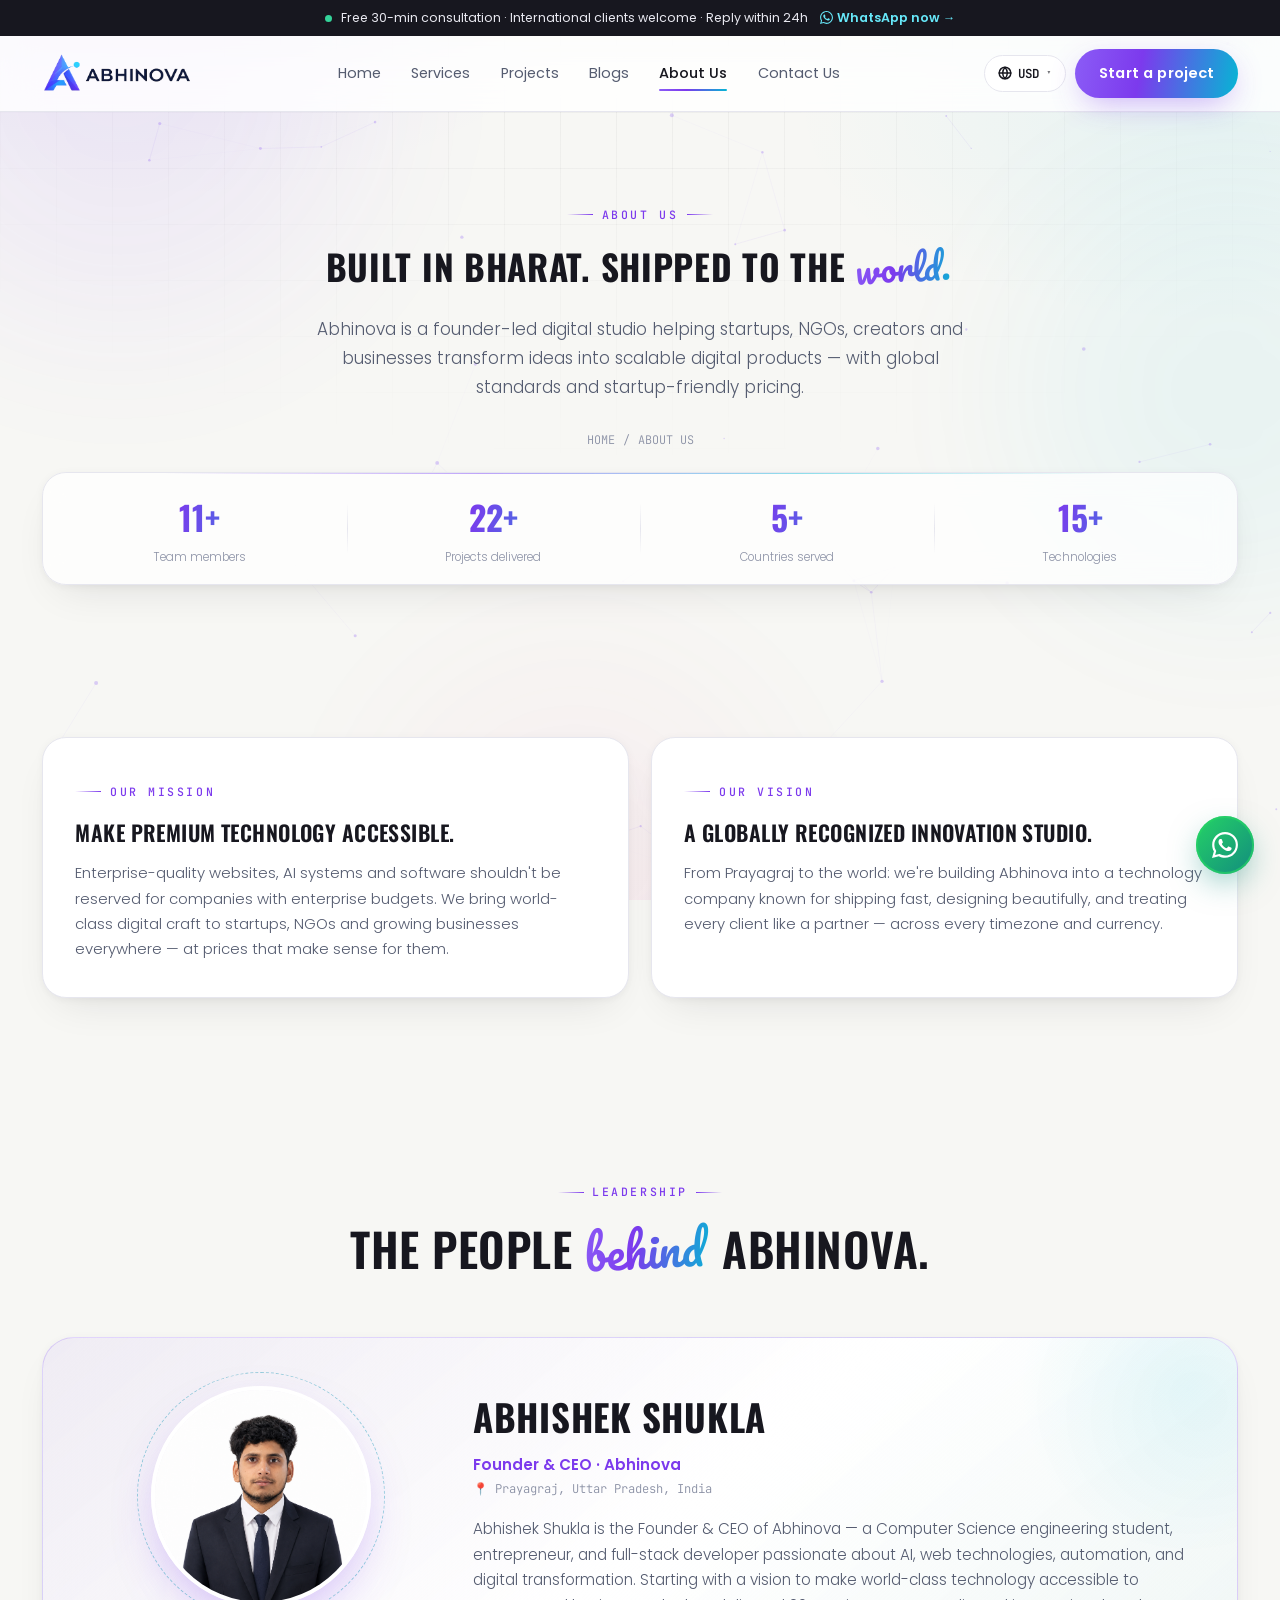
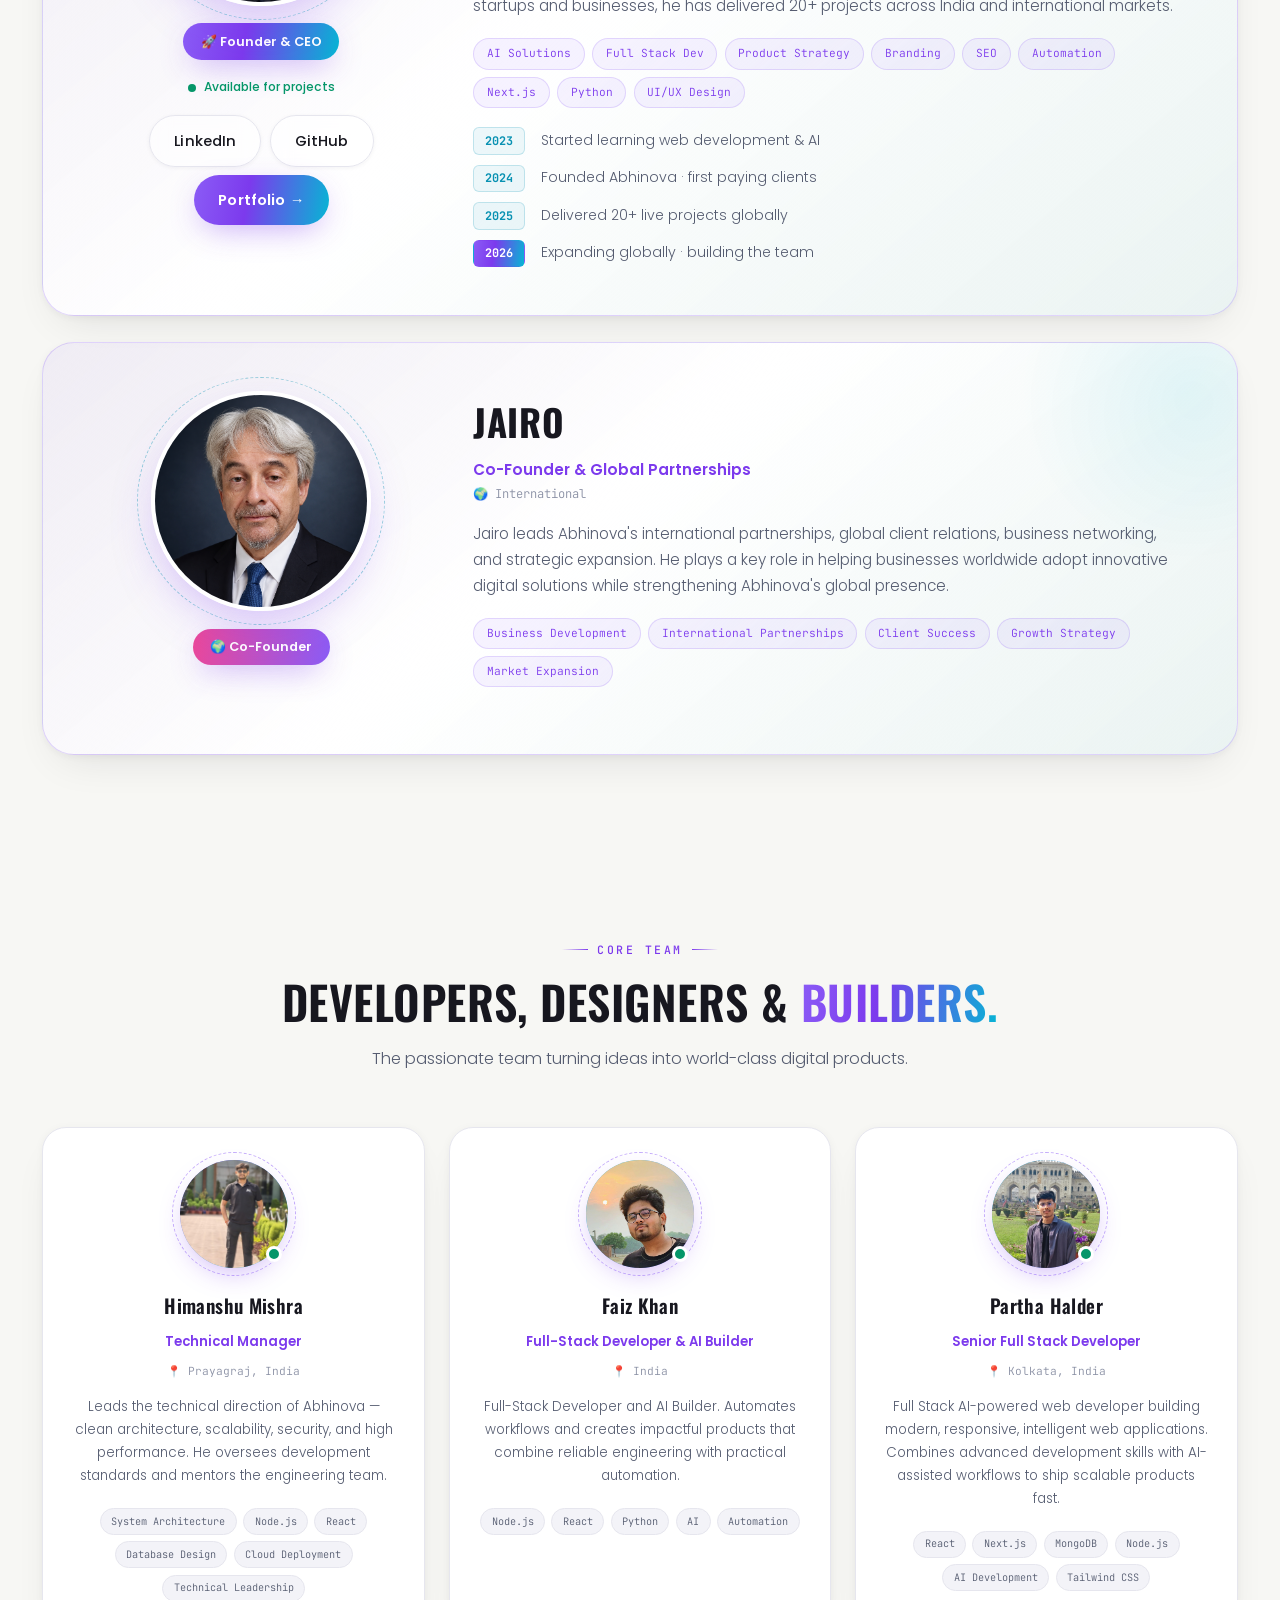
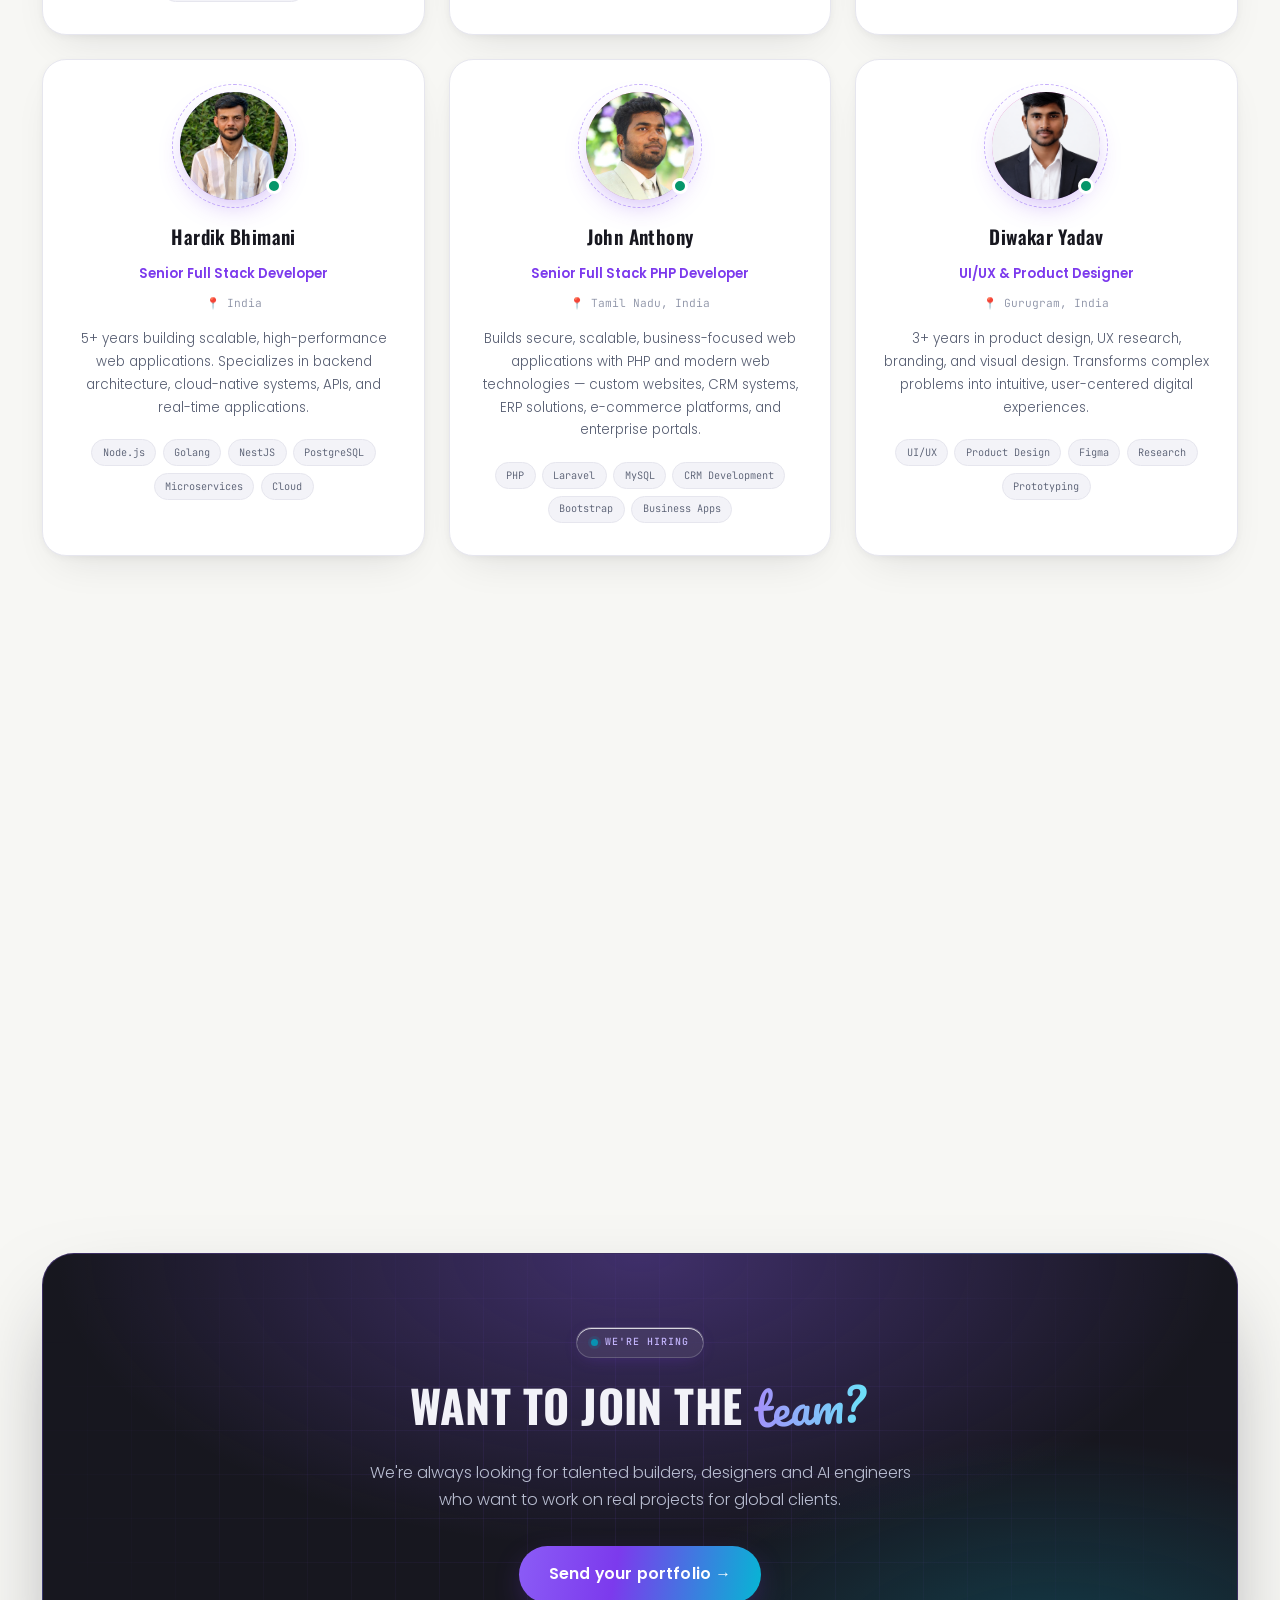
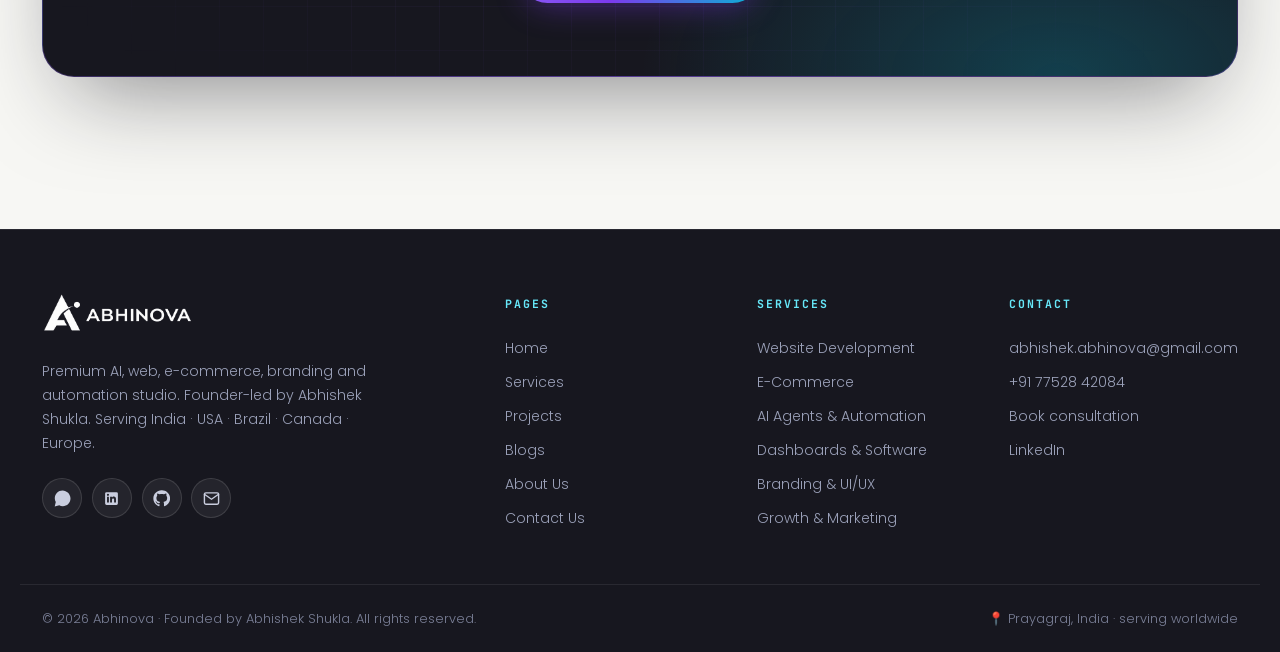
==== about.html @ a241d604 "Initial website upload" ====
<!doctype html>
<html lang="en">
<head>
<meta charset="utf-8"/>
<meta name="viewport" content="width=device-width,initial-scale=1,viewport-fit=cover"/>
<meta name="theme-color" content="#f7f7f4"/>
<title>About Us — Abhinova | The Team Behind the Products</title>
<meta name="description" content="Meet Abhinova: a founder-led digital studio from Prayagraj, India, serving clients worldwide. Learn our story, mission, and meet the developers, designers and strategists behind 22+ shipped projects."/>
<meta name="keywords" content="about Abhinova, digital agency team, Abhishek Shukla, web development team India, founder-led agency"/>
<meta name="author" content="Abhishek Shukla"/>
<link rel="canonical" href="https://abhinova.dev/about.html"/>
<meta property="og:type" content="website"/>
<meta property="og:url" content="https://abhinova.dev/about.html"/>
<meta property="og:title" content="About Us — Abhinova | The Team Behind the Products"/>
<meta property="og:description" content="Meet Abhinova: a founder-led digital studio from Prayagraj, India, serving clients worldwide. Learn our story, mission, and meet the developers, designers and strategists behind 22+ shipped projects."/>
<meta property="og:image" content="https://abhinova.dev/assets/img/brand/logoo.png"/>
<meta name="twitter:card" content="summary_large_image"/>
<meta name="twitter:title" content="About Us — Abhinova | The Team Behind the Products"/>
<meta name="twitter:description" content="Meet Abhinova: a founder-led digital studio from Prayagraj, India, serving clients worldwide. Learn our story, mission, and meet the developers, designers and strategists behind 22+ shipped projects."/>
<link rel="icon" type="image/png" href="assets/img/brand/logoo.png"/>
<link rel="preconnect" href="https://fonts.googleapis.com"/>
<link rel="preconnect" href="https://fonts.gstatic.com" crossorigin/>
<link href="https://fonts.googleapis.com/css2?family=Oswald:wght@500;600;700&family=Poppins:wght@300;400;500;600;700&family=JetBrains+Mono:wght@400;500;700&family=Pacifico&display=swap" rel="stylesheet"/>
<link rel="stylesheet" href="assets/css/main.css?v=2.4"/>
<script type="application/ld+json">
{
 "@context": "https://schema.org",
 "@type": "AboutPage",
 "name": "About Abhinova",
 "url": "https://abhinova.dev/about.html",
 "mainEntity": {
  "@type": "Organization",
  "name": "Abhinova",
  "founder": {
   "@type": "Person",
   "name": "Abhishek Shukla",
   "jobTitle": "Founder & CEO"
  },
  "foundingDate": "2024",
  "foundingLocation": "Prayagraj, India"
 }
}
</script>
</head>
<body>

<div class="ambient" aria-hidden="true">
  <span class="orb orb-a"></span><span class="orb orb-b"></span><span class="orb orb-c"></span>
</div>
<canvas id="particles" aria-hidden="true"></canvas>
<div class="scroll-progress" id="scrollProgress" aria-hidden="true"></div>

<div class="site-header" id="siteHeader">
  <div class="ann-bar">
    <span class="ann-dot"></span>
    <span>Free 30-min consultation · International clients welcome · Reply within 24h</span>
    <a href="https://wa.me/917752842084?text=Hello%20Abhinova%2C%20I%20am%20interested%20in%20your%20services%20and%20would%20like%20a%20consultation." target="_blank" rel="noopener" class="ann-cta">WhatsApp now →</a>
  </div>
  <header class="nav">
    <a href="index.html" class="brand" aria-label="Abhinova home">
      <img src="assets/img/brand/navlogo.png" alt="Abhinova" class="brand-logo"/>
    </a>
    <nav class="nav-links" aria-label="Primary">
      <a href="index.html">Home</a>
      <a href="services.html">Services</a>
      <a href="projects.html">Projects</a>
      <a href="blog.html">Blogs</a>
      <a href="about.html">About Us</a>
      <a href="contact.html">Contact Us</a>
    </nav>
    <div class="nav-tools">
      <div class="switch" id="curSwitch" role="group" aria-label="Currency">
        <button class="switch-btn" aria-haspopup="listbox" aria-expanded="false">
          <span class="cur-btn-ico"><svg viewBox="0 0 24 24" width="14" height="14" fill="none" stroke="currentColor" stroke-width="2.5" stroke-linecap="round" stroke-linejoin="round"><circle cx="12" cy="12" r="10"/><line x1="2" y1="12" x2="22" y2="12"/><path d="M12 2a15.3 15.3 0 0 1 4 10 15.3 15.3 0 0 1-4 10 15.3 15.3 0 0 1-4-10 15.3 15.3 0 0 1 4-10z"/></svg></span><span id="curLabel">USD</span><span class="sw-caret">▾</span>
        </button>
        <ul class="switch-menu" role="listbox" id="curMenu"></ul>
      </div>
      <a href="contact.html" class="btn btn-primary nav-cta">Start a project</a>
      <button class="hamburger" id="hamburger" aria-label="Menu" aria-expanded="false">
        <span></span><span></span><span></span>
      </button>
    </div>
  </header>
</div>
<nav class="mobile-nav" id="mobileNav" aria-label="Mobile navigation">
  <!-- Header -->
  <div class="mobile-nav-header">
    <span class="mobile-nav-logo"><img src="assets/img/brand/navlogo.png" alt="Abhinova"/></span>
    <button class="mobile-nav-close" id="mobileNavClose" aria-label="Close menu">
      <svg viewBox="0 0 24 24" width="18" height="18" fill="none" stroke="currentColor" stroke-width="2.5" stroke-linecap="round" stroke-linejoin="round"><line x1="18" y1="6" x2="6" y2="18"/><line x1="6" y1="6" x2="18" y2="18"/></svg>
    </button>
  </div>

  <!-- Nav Links -->
  <div class="mobile-nav-links">
  <a href="index.html" class="mobile-nav-link">
    <span class="mn-ico"><svg viewBox="0 0 24 24" width="16" height="16" fill="none" stroke="currentColor" stroke-width="2" stroke-linecap="round" stroke-linejoin="round"><path d="M3 9l9-7 9 7v11a2 2 0 0 1-2 2H5a2 2 0 0 1-2-2z"/><polyline points="9 22 9 12 15 12 15 22"/></svg></span>
    <span class="mn-label">Home</span>
    <svg class="mn-arrow" viewBox="0 0 24 24" width="14" height="14" fill="none" stroke="currentColor" stroke-width="2.5" stroke-linecap="round" stroke-linejoin="round"><path d="M9 18l6-6-6-6"/></svg>
  </a>
  <a href="services.html" class="mobile-nav-link">
    <span class="mn-ico"><svg viewBox="0 0 24 24" width="16" height="16" fill="none" stroke="currentColor" stroke-width="2" stroke-linecap="round" stroke-linejoin="round"><rect x="2" y="3" width="20" height="14" rx="2"/><path d="M8 21h8M12 17v4"/></svg></span>
    <span class="mn-label">Services</span>
    <svg class="mn-arrow" viewBox="0 0 24 24" width="14" height="14" fill="none" stroke="currentColor" stroke-width="2.5" stroke-linecap="round" stroke-linejoin="round"><path d="M9 18l6-6-6-6"/></svg>
  </a>
  <a href="projects.html" class="mobile-nav-link">
    <span class="mn-ico"><svg viewBox="0 0 24 24" width="16" height="16" fill="none" stroke="currentColor" stroke-width="2" stroke-linecap="round" stroke-linejoin="round"><rect x="3" y="3" width="7" height="7"/><rect x="14" y="3" width="7" height="7"/><rect x="14" y="14" width="7" height="7"/><rect x="3" y="14" width="7" height="7"/></svg></span>
    <span class="mn-label">Projects</span>
    <svg class="mn-arrow" viewBox="0 0 24 24" width="14" height="14" fill="none" stroke="currentColor" stroke-width="2.5" stroke-linecap="round" stroke-linejoin="round"><path d="M9 18l6-6-6-6"/></svg>
  </a>
  <a href="blog.html" class="mobile-nav-link">
    <span class="mn-ico"><svg viewBox="0 0 24 24" width="16" height="16" fill="none" stroke="currentColor" stroke-width="2" stroke-linecap="round" stroke-linejoin="round"><path d="M14 2H6a2 2 0 0 0-2 2v16a2 2 0 0 0 2 2h12a2 2 0 0 0 2-2V8z"/><polyline points="14 2 14 8 20 8"/><line x1="16" y1="13" x2="8" y2="13"/><line x1="16" y1="17" x2="8" y2="17"/></svg></span>
    <span class="mn-label">Blogs</span>
    <svg class="mn-arrow" viewBox="0 0 24 24" width="14" height="14" fill="none" stroke="currentColor" stroke-width="2.5" stroke-linecap="round" stroke-linejoin="round"><path d="M9 18l6-6-6-6"/></svg>
  </a>
  <a href="about.html" class="mobile-nav-link is-active">
    <span class="mn-ico"><svg viewBox="0 0 24 24" width="16" height="16" fill="none" stroke="currentColor" stroke-width="2" stroke-linecap="round" stroke-linejoin="round"><circle cx="12" cy="8" r="4"/><path d="M4 20c0-4 3.6-7 8-7s8 3 8 7"/></svg></span>
    <span class="mn-label">About Us</span>
    <svg class="mn-arrow" viewBox="0 0 24 24" width="14" height="14" fill="none" stroke="currentColor" stroke-width="2.5" stroke-linecap="round" stroke-linejoin="round"><path d="M9 18l6-6-6-6"/></svg>
  </a>
  <a href="contact.html" class="mobile-nav-link">
    <span class="mn-ico"><svg viewBox="0 0 24 24" width="16" height="16" fill="none" stroke="currentColor" stroke-width="2" stroke-linecap="round" stroke-linejoin="round"><path d="M21 15a2 2 0 0 1-2 2H7l-4 4V5a2 2 0 0 1 2-2h14a2 2 0 0 1 2 2z"/></svg></span>
    <span class="mn-label">Contact Us</span>
    <svg class="mn-arrow" viewBox="0 0 24 24" width="14" height="14" fill="none" stroke="currentColor" stroke-width="2.5" stroke-linecap="round" stroke-linejoin="round"><path d="M9 18l6-6-6-6"/></svg>
  </a>
    <div class="mobile-nav-divider"></div>
  </div>

  <!-- Currency -->
  <div class="mobile-currency" id="mobileCurrencySection">
    <div class="mobile-cur-title">Currency</div>
    <div class="mobile-cur-grid" id="mobileCurGrid"></div>
  </div>

  <!-- Footer CTA -->
  <div class="mobile-nav-footer">
    <a href="contact.html" class="btn btn-primary">Start a project</a>
  </div>
</nav>

<main>
  <section class="page-hero">
    <div class="wrap">
      <span class="kicker">About us</span>
      <h1 class="h-display">Built in Bharat. Shipped to the <span class="grad-text serif-accent">world.</span></h1>
      <p class="lead">Abhinova is a founder-led digital studio helping startups, NGOs, creators and businesses transform ideas into scalable digital products — with global standards and startup-friendly pricing.</p>
      <div class="breadcrumb"><a href="index.html">HOME</a><span>/</span><span>ABOUT US</span></div>
    </div>
    <div class="stats-band">
      <div class="stat"><div class="num" data-count="11" data-suffix="+">0</div><div class="lbl">Team members</div></div>
      <div class="stat"><div class="num" data-count="22" data-suffix="+">0</div><div class="lbl">Projects delivered</div></div>
      <div class="stat"><div class="num" data-count="5" data-suffix="+">0</div><div class="lbl">Countries served</div></div>
      <div class="stat"><div class="num" data-count="15" data-suffix="+">0</div><div class="lbl">Technologies</div></div>
    </div>
  </section>

  <section>
    <div class="wrap">
      <div class="mv-grid">
        <article class="card mv-card reveal-l"><div class="card-glow"></div>
          <span class="kicker">Our mission</span>
          <h3>Make premium technology accessible.</h3>
          <p>Enterprise-quality websites, AI systems and software shouldn't be reserved for companies with enterprise budgets. We bring world-class digital craft to startups, NGOs and growing businesses everywhere — at prices that make sense for them.</p>
        </article>
        <article class="card mv-card reveal-r"><div class="card-glow"></div>
          <span class="kicker">Our vision</span>
          <h3>A globally recognized innovation studio.</h3>
          <p>From Prayagraj to the world: we're building Abhinova into a technology company known for shipping fast, designing beautifully, and treating every client like a partner — across every timezone and currency.</p>
        </article>
      </div>
    </div>
  </section>

  <section>
    <div class="wrap">
      <header class="sec-head">
        <span class="kicker">Leadership</span>
        <h2 class="h-section">The people <span class="grad-text serif-accent">behind</span> Abhinova.</h2>
      </header>

      <!-- Founder -->
      <div class="founder-card reveal">
        <div class="founder-left">
          <div class="founder-photo-wrap">
            <div class="founder-photo-ring"></div>
            <img class="founder-photo" src="assets/img/team/abhi.png" alt="Abhishek Shukla — Founder & CEO of Abhinova" onerror="this.style.display='none'"/>
          </div>
          <span class="founder-badge">🚀 Founder & CEO</span>
          <span class="founder-avail">Available for projects</span>
          <div class="founder-socials">
            <a class="btn btn-ghost" href="https://www.linkedin.com/in/abhishek-shukla-prayagraj" target="_blank" rel="noopener">LinkedIn</a>
            <a class="btn btn-ghost" href="https://github.com/abhishek-abhinova" target="_blank" rel="noopener">GitHub</a>
            <a class="btn btn-primary" href="https://abhishekportofolio.netlify.app" target="_blank" rel="noopener">Portfolio →</a>
          </div>
        </div>
        <div class="founder-right">
          <h3 class="founder-name">Abhishek Shukla</h3>
          <div class="founder-role-tag">Founder & CEO · Abhinova</div>
          <div class="founder-loc">📍 Prayagraj, Uttar Pradesh, India</div>
          <p class="founder-bio">Abhishek Shukla is the Founder & CEO of Abhinova — a Computer Science engineering student, entrepreneur, and full-stack developer passionate about AI, web technologies, automation, and digital transformation. Starting with a vision to make world-class technology accessible to startups and businesses, he has delivered 20+ projects across India and international markets.</p>
          <div class="founder-skills">
            <span>AI Solutions</span><span>Full Stack Dev</span><span>Product Strategy</span><span>Branding</span><span>SEO</span><span>Automation</span><span>Next.js</span><span>Python</span><span>UI/UX Design</span>
          </div>
          <div class="founder-timeline">
            <div class="ftl"><span class="ftl-yr">2023</span><span>Started learning web development & AI</span></div>
            <div class="ftl"><span class="ftl-yr">2024</span><span>Founded Abhinova · first paying clients</span></div>
            <div class="ftl"><span class="ftl-yr">2025</span><span>Delivered 20+ live projects globally</span></div>
            <div class="ftl is-now"><span class="ftl-yr">2026</span><span>Expanding globally · building the team</span></div>
          </div>
        </div>
      </div>

      <!-- Co-founder -->
      <div class="founder-card reveal" style="margin-top:1.6rem">
        <div class="founder-left">
          <div class="founder-photo-wrap">
            <div class="founder-photo-ring"></div>
            <img class="founder-photo" src="assets/img/team/jairo.jpeg" alt="Jairo — Co-Founder & Global Partnerships at Abhinova" onerror="this.style.display='none'"/>
          </div>
          <span class="founder-badge" style="background:var(--grad-hot)">🌍 Co-Founder</span>
        </div>
        <div class="founder-right">
          <h3 class="founder-name">Jairo</h3>
          <div class="founder-role-tag">Co-Founder & Global Partnerships</div>
          <div class="founder-loc">🌍 International</div>
          <p class="founder-bio">Jairo leads Abhinova's international partnerships, global client relations, business networking, and strategic expansion. He plays a key role in helping businesses worldwide adopt innovative digital solutions while strengthening Abhinova's global presence.</p>
          <div class="founder-skills">
            <span>Business Development</span><span>International Partnerships</span><span>Client Success</span><span>Growth Strategy</span><span>Market Expansion</span>
          </div>
        </div>
      </div>
    </div>
  </section>

  <section>
    <div class="wrap">
      <header class="sec-head">
        <span class="kicker">Core team</span>
        <h2 class="h-section">Developers, designers & <span class="grad-text">builders.</span></h2>
        <p class="sec-sub">The passionate team turning ideas into world-class digital products.</p>
      </header>
      <div class="team-grid" data-render="team"></div>
    </div>
  </section>

  <section>
    <div class="wrap">
      <div class="cta-banner reveal-zoom">
        <span class="eyebrow"><span class="pulse-dot"></span>WE'RE HIRING</span>
        <h2>Want to join the <span class="grad-text serif-accent">team?</span></h2>
        <p>We're always looking for talented builders, designers and AI engineers who want to work on real projects for global clients.</p>
        <div class="cta-btns">
          <a href="contact.html" class="btn btn-primary btn-lg">Send your portfolio →</a>
        </div>
      </div>
    </div>
  </section>
</main>
<footer class="foot">
  <div class="foot-grid">
    <div class="foot-brand">
      <a href="index.html" class="brand">
        <img src="assets/img/brand/navlogo.png" alt="Abhinova" class="brand-logo"/>
      </a>
      <p class="foot-tag">Premium AI, web, e-commerce, branding and automation studio. Founder-led by Abhishek Shukla. Serving India · USA · Brazil · Canada · Europe.</p>
      <div class="foot-social">
        <a href="https://wa.me/917752842084" target="_blank" rel="noopener" aria-label="WhatsApp" title="WhatsApp">
          <svg viewBox="0 0 24 24" width="17" height="17" fill="currentColor"><path d="M17.5 14.4c-.3-.1-1.7-.8-2-.9-.3-.1-.5-.2-.7.2-.2.3-.8.9-1 1.1-.2.2-.4.2-.7.1-.3-.1-1.2-.4-2.3-1.4-.9-.8-1.4-1.7-1.6-2-.2-.3 0-.5.1-.6.1-.1.3-.4.5-.6.2-.2.2-.3.3-.5.1-.2.1-.4 0-.5-.1-.1-.7-1.7-1-2.4-.3-.6-.5-.5-.7-.5h-.6c-.2 0-.5.1-.8.4-.3.3-1 1-1 2.5s1.1 2.9 1.2 3.1c.1.2 2.1 3.2 5.1 4.5.7.3 1.3.5 1.7.6.7.2 1.3.2 1.8.1.6-.1 1.7-.7 1.9-1.4.2-.7.2-1.2.2-1.4-.1-.1-.3-.2-.6-.3zM12 .8C6 .8 1.1 5.7 1.1 11.7c0 1.9.5 3.7 1.4 5.3L1 23.2l6.4-1.6c1.5.8 3.2 1.3 5 1.3 6 0 10.9-4.9 10.9-10.9S18 .8 12 .8z"/></svg>
        </a>
        <a href="https://www.linkedin.com/in/abhishek-shukla-prayagraj" target="_blank" rel="noopener" aria-label="LinkedIn" title="LinkedIn">
          <svg viewBox="0 0 24 24" width="17" height="17" fill="currentColor"><path d="M19 3H5a2 2 0 0 0-2 2v14a2 2 0 0 0 2 2h14a2 2 0 0 0 2-2V5a2 2 0 0 0-2-2zM8.34 17.5H5.67V9.5h2.67v8zM7 8.4a1.55 1.55 0 1 1 0-3.1 1.55 1.55 0 0 1 0 3.1zm11.34 9.1h-2.67v-4c0-1-.4-1.6-1.34-1.6-1 0-1.66.7-1.66 1.6v4h-2.67V9.5h2.67v1.2c.4-.6 1.2-1.4 2.67-1.4 2 0 3 1.3 3 3.6v4.6z"/></svg>
        </a>
        <a href="https://github.com/abhishek-abhinova" target="_blank" rel="noopener" aria-label="GitHub" title="GitHub">
          <svg viewBox="0 0 24 24" width="17" height="17" fill="currentColor"><path d="M12 .5C5.7.5.5 5.7.5 12c0 5.1 3.3 9.4 7.9 10.9.6.1.8-.3.8-.6v-2.2c-3.2.7-3.9-1.4-3.9-1.4-.5-1.3-1.3-1.7-1.3-1.7-1.1-.7.1-.7.1-.7 1.2.1 1.8 1.2 1.8 1.2 1 1.8 2.8 1.3 3.4 1 .1-.8.4-1.3.8-1.6-2.6-.3-5.3-1.3-5.3-5.8 0-1.3.5-2.3 1.2-3.1-.1-.3-.5-1.5.1-3.2 0 0 1-.3 3.3 1.2.9-.3 2-.4 3-.4s2.1.1 3 .4c2.3-1.5 3.3-1.2 3.3-1.2.6 1.7.2 2.9.1 3.2.8.8 1.2 1.8 1.2 3.1 0 4.5-2.7 5.5-5.3 5.8.4.4.8 1.1.8 2.2v3.2c0 .3.2.7.8.6 4.6-1.5 7.9-5.8 7.9-10.9 0-6.3-5.2-11.5-11.5-11.5z"/></svg>
        </a>
        <a href="mailto:abhishek.abhinova@gmail.com" aria-label="Email" title="Email">
          <svg viewBox="0 0 24 24" width="17" height="17" fill="none" stroke="currentColor" stroke-width="2" stroke-linecap="round"><rect x="2" y="4" width="20" height="16" rx="2"/><path d="M22 6l-10 7L2 6"/></svg>
        </a>
      </div>
    </div>
    <div class="foot-col">
      <h4>Pages</h4>
      <a href="index.html">Home</a>
      <a href="services.html">Services</a>
      <a href="projects.html">Projects</a>
      <a href="blog.html">Blogs</a>
      <a href="about.html">About Us</a>
      <a href="contact.html">Contact Us</a>
    </div>
    <div class="foot-col">
      <h4>Services</h4>
      <a href="services.html">Website Development</a>
      <a href="services.html">E-Commerce</a>
      <a href="services.html">AI Agents & Automation</a>
      <a href="services.html">Dashboards & Software</a>
      <a href="services.html">Branding & UI/UX</a>
      <a href="services.html">Growth & Marketing</a>
    </div>
    <div class="foot-col">
      <h4>Contact</h4>
      <a href="mailto:abhishek.abhinova@gmail.com">abhishek.abhinova@gmail.com</a>
      <a href="https://wa.me/917752842084" target="_blank" rel="noopener">+91 77528 42084</a>
      <a href="contact.html">Book consultation</a>
      <a href="https://www.linkedin.com/in/abhishek-shukla-prayagraj" target="_blank" rel="noopener">LinkedIn</a>
    </div>
  </div>
  <div class="foot-base">
    <span>© <span id="yr"></span> Abhinova · Founded by Abhishek Shukla. All rights reserved.</span>
    <span>📍 Prayagraj, India · serving worldwide</span>
  </div>
</footer>

<a class="wa-fab" href="https://wa.me/917752842084?text=Hello%20Abhinova%2C%20I%20am%20interested%20in%20your%20services%20and%20would%20like%20a%20consultation." target="_blank" rel="noopener" aria-label="Chat on WhatsApp">
  <span class="wa-ping"></span>
  <svg viewBox="0 0 24 24" width="26" height="26" fill="currentColor"><path d="M17.472 14.382c-.297-.149-1.758-.867-2.03-.967-.273-.099-.471-.148-.67.15-.197.297-.767.966-.94 1.164-.173.199-.347.223-.644.075-.297-.15-1.255-.463-2.39-1.475-.883-.788-1.48-1.761-1.653-2.059-.173-.297-.018-.458.13-.606.134-.133.298-.347.446-.52.149-.174.198-.298.298-.497.099-.198.05-.371-.025-.52-.075-.149-.669-1.612-.916-2.207-.242-.579-.487-.5-.669-.51-.173-.008-.371-.01-.57-.01-.198 0-.52.074-.792.372-.272.297-1.04 1.016-1.04 2.479 0 1.462 1.065 2.875 1.213 3.074.149.198 2.096 3.2 5.077 4.487.709.306 1.262.489 1.694.625.712.227 1.36.195 1.871.118.571-.085 1.758-.719 2.006-1.413.248-.694.248-1.289.173-1.413-.074-.124-.272-.198-.57-.347m-5.421 7.403h-.004a9.87 9.87 0 01-5.031-1.378l-.361-.214-3.741.982.998-3.648-.235-.374a9.86 9.86 0 01-1.51-5.26c.001-5.45 4.436-9.884 9.888-9.884 2.64 0 5.122 1.03 6.988 2.898a9.825 9.825 0 012.893 6.994c-.003 5.45-4.437 9.884-9.885 9.884m8.413-18.297A11.815 11.815 0 0012.05 0C5.495 0 .16 5.335.157 11.892c0 2.096.547 4.142 1.588 5.945L0 24l6.335-1.662c1.746.953 3.71 1.455 5.703 1.456h.004c6.554 0 11.89-5.335 11.893-11.893a11.821 11.821 0 00-3.48-8.413z"/></svg>
</a>

<script src="assets/js/data.js"></script>
<script src="assets/js/main.js"></script>
</body>
</html>
---- assets/css/main.css ----
/* ============================================================
   ABHINOVA — DESIGN SYSTEM v3
   Light · Clean · Premium
   Fonts: Oswald (bold display) · Poppins (body)
          Pacifico (script accents) · JetBrains Mono (labels)
   ============================================================ */

/* ---------- Tokens ---------- */
:root {
  /* color */
  --bg: #f7f7f4;
  --bg-2: #ffffff;
  --bg-3: #efeff4;
  --surface: #ffffff;
  --surface-2: #f3f3f8;
  --border: #e6e6ee;
  --border-2: rgba(139, 92, 246, .45);
  --text: #17171f;
  --muted: #555c70;
  --muted-2: #8b91a5;
  --brand: #7c3aed;
  --brand-2: #0891b2;
  --accent: #db2777;
  --gold: #d97706;
  --ok: #059669;
  --grad-brand: linear-gradient(100deg, #8b5cf6 0%, #7c3aed 40%, #06b6d4 100%);
  --grad-hot: linear-gradient(100deg, #ec4899, #8b5cf6);
  /* type */
  --f-display: 'Oswald', sans-serif;
  --f-body: 'Poppins', sans-serif;
  --f-mono: 'JetBrains Mono', monospace;
  --f-script: 'Pacifico', cursive;
  /* misc */
  --r-sm: 10px;
  --r-md: 16px;
  --r-lg: 24px;
  --r-xl: 32px;
  --header-h: 76px;
  --wrap: 1240px;
  --shadow-card: 0 2px 10px rgba(23, 23, 31, .05), 0 18px 44px -18px rgba(23, 23, 31, .12);
  --shadow-card-hover: 0 6px 18px rgba(23, 23, 31, .06), 0 30px 70px -22px rgba(124, 58, 237, .28);
  --shadow-brand: 0 10px 32px -8px rgba(124, 58, 237, .45);
  --ease: cubic-bezier(.22, .8, .3, 1);
}

/* ---------- Reset ---------- */
*, *::before, *::after { box-sizing: border-box; margin: 0; padding: 0; }
html { scroll-behavior: smooth; -webkit-text-size-adjust: 100%; }
body {
  font-family: var(--f-body);
  background: var(--bg);
  color: var(--text);
  line-height: 1.7;
  font-size: 16px;
  font-weight: 300;
  overflow-x: hidden;
  -webkit-font-smoothing: antialiased;
}
img, svg, video { max-width: 100%; display: block; }
a { color: inherit; text-decoration: none; }
button { font: inherit; color: inherit; background: none; border: 0; cursor: pointer; }
input, select, textarea { font: inherit; color: inherit; }
ul, ol { list-style: none; }
::selection { background: rgba(139, 92, 246, .25); }

::-webkit-scrollbar { width: 10px; }
::-webkit-scrollbar-track { background: var(--bg-3); }
::-webkit-scrollbar-thumb { background: linear-gradient(180deg, #8b5cf6, #06b6d4); border-radius: 6px; }

/* ---------- Ambient background ---------- */
.ambient {
  position: fixed; inset: 0; z-index: -2; overflow: hidden; pointer-events: none;
  background:
    radial-gradient(ellipse 60% 45% at 12% -5%, rgba(139, 92, 246, .09), transparent 60%),
    radial-gradient(ellipse 55% 40% at 95% 12%, rgba(6, 182, 212, .07), transparent 60%),
    radial-gradient(ellipse 60% 50% at 50% 115%, rgba(236, 72, 153, .05), transparent 65%),
    var(--bg);
}
.ambient::before { /* grid */
  content: ''; position: absolute; inset: 0;
  background-image:
    linear-gradient(rgba(23, 23, 31, .04) 1px, transparent 1px),
    linear-gradient(90deg, rgba(23, 23, 31, .04) 1px, transparent 1px);
  background-size: 56px 56px;
  mask-image: radial-gradient(ellipse 90% 70% at 50% 0%, #000 20%, transparent 75%);
  -webkit-mask-image: radial-gradient(ellipse 90% 70% at 50% 0%, #000 20%, transparent 75%);
}
.ambient .orb {
  position: absolute; border-radius: 50%; filter: blur(90px); opacity: .45;
  animation: orbFloat 18s ease-in-out infinite alternate;
}
.ambient .orb-a { width: 480px; height: 480px; top: -160px; left: -120px; background: rgba(139, 92, 246, .18); }
.ambient .orb-b { width: 420px; height: 420px; top: 20%; right: -160px; background: rgba(6, 182, 212, .13); animation-delay: -6s; }
.ambient .orb-c { width: 380px; height: 380px; bottom: -140px; left: 30%; background: rgba(236, 72, 153, .1); animation-delay: -12s; }
@keyframes orbFloat {
  from { transform: translate3d(0, 0, 0) scale(1); }
  to   { transform: translate3d(60px, 40px, 0) scale(1.15); }
}

#particles { position: fixed; inset: 0; z-index: -1; pointer-events: none; opacity: .55; }

/* ---------- Scroll progress ---------- */
.scroll-progress {
  position: fixed; top: 0; left: 0; height: 3px; width: 0;
  background: var(--grad-brand); z-index: 1002;
}

/* ---------- Typography helpers ---------- */
.h-display {
  font-family: var(--f-display); font-weight: 700;
  font-size: clamp(1.65rem, 2.75vw, 2.6rem);
  line-height: 1.06; letter-spacing: .02em;
  text-transform: uppercase;
}
.h-section {
  font-family: var(--f-display); font-weight: 600;
  font-size: clamp(1.9rem, 3.6vw, 2.9rem);
  line-height: 1.12; letter-spacing: .01em;
  text-transform: uppercase;
}
.grad-text {
  background: var(--grad-brand);
  -webkit-background-clip: text; background-clip: text;
  -webkit-text-fill-color: transparent; color: transparent;
}
/* script accent — "Sinethar" style */
.serif-accent {
  font-family: var(--f-script); font-style: normal; font-weight: 400;
  text-transform: none; letter-spacing: 0;
  padding-right: .12em; line-height: 1.4;
  display: inline-block;
  transform: rotate(-3deg);
}
.kicker {
  display: inline-flex; align-items: center; gap: .55rem;
  font-family: var(--f-mono); font-size: .72rem; font-weight: 500;
  letter-spacing: .22em; text-transform: uppercase; color: var(--brand);
}
.kicker::before {
  content: ''; width: 26px; height: 1px;
  background: linear-gradient(90deg, transparent, var(--brand));
}
.sec-head { text-align: center; max-width: 760px; margin: 0 auto 3.4rem; padding: 0 1.2rem; }
.sec-head .kicker { justify-content: center; margin-bottom: 1rem; }
.sec-head .kicker::after {
  content: ''; width: 26px; height: 1px;
  background: linear-gradient(90deg, var(--brand), transparent);
}
.sec-sub { color: var(--muted); margin-top: 1.1rem; font-size: 1.02rem; font-weight: 300; }

section { padding: 5.5rem 0; position: relative; }
.wrap { max-width: var(--wrap); margin: 0 auto; padding: 0 1.4rem; }

/* ---------- Buttons ---------- */
.btn {
  display: inline-flex; align-items: center; justify-content: center; gap: .55rem;
  padding: .78rem 1.5rem; border-radius: 100px;
  font-weight: 500; font-size: .92rem; letter-spacing: .01em;
  transition: transform .25s var(--ease), box-shadow .25s var(--ease), background .25s, border-color .25s;
  white-space: nowrap; position: relative; overflow: hidden;
}
.btn-lg { padding: .95rem 1.9rem; font-size: .98rem; }
.btn-primary {
  background: var(--grad-brand); color: #fff; font-weight: 600;
  box-shadow: var(--shadow-brand);
}
.btn-primary::after {
  content: ''; position: absolute; inset: 0;
  background: linear-gradient(110deg, transparent 30%, rgba(255, 255, 255, .35) 50%, transparent 70%);
  transform: translateX(-120%);
  transition: transform .7s var(--ease);
}
.btn-primary:hover { transform: translateY(-2px); box-shadow: 0 16px 44px -8px rgba(124, 58, 237, .55); }
.btn-primary:hover::after { transform: translateX(120%); }
.btn-ghost {
  background: rgba(255, 255, 255, 0.5);
  backdrop-filter: blur(10px);
  -webkit-backdrop-filter: blur(10px);
  border: 1px solid var(--border); color: var(--text);
  box-shadow: 0 1px 4px rgba(23, 23, 31, .05);
}
.btn-ghost:hover { border-color: var(--border-2); background: rgba(255, 255, 255, 0.75); transform: translateY(-2px); box-shadow: 0 8px 22px -6px rgba(124, 58, 237, .22); }
.btn-wa {
  background: linear-gradient(135deg, #25d366, #128c7e); color: #fff; font-weight: 600;
  box-shadow: 0 10px 28px -8px rgba(18, 140, 126, .45);
  display: inline-flex; align-items: center; justify-content: center; gap: 0.5rem;
}
.btn-wa:hover { transform: translateY(-2px); box-shadow: 0 16px 40px -8px rgba(18, 140, 126, .55); }
.btn-wa-ico { flex-shrink: 0; }
.cur-btn-ico { display: inline-flex; align-items: center; justify-content: center; }
.stars-svg { display: inline-flex; align-items: center; gap: 2px; color: var(--gold); }
.stars-svg svg { display: inline-block; vertical-align: middle; }
.btn-block { width: 100%; }

/* ---------- Header ---------- */
.site-header {
  position: fixed; top: 0; left: 0; right: 0; z-index: 1000;
  transition: transform .35s var(--ease);
}
.ann-bar {
  display: flex; align-items: center; justify-content: center; overflow: hidden; position: relative;
  padding: .45rem 1rem; font-size: .78rem; font-weight: 400;
  background: #17171f; color: #e8e8f0;
  height: 36px;
  transition: opacity 0.3s var(--ease);
}
.ann-dot { width: 7px; height: 7px; border-radius: 50%; background: #34d399; animation: pulse 1.8s infinite; flex-shrink: 0; margin-right: 0.6rem; z-index: 2; }
.ann-cta { color: #67e8f9; font-weight: 600; }
.ann-cta:hover { text-decoration: underline; }
@keyframes pulse { 0%, 100% { opacity: 1; } 50% { opacity: .35; } }

.ann-marquee-track {
  display: flex;
  align-items: center;
  width: max-content;
}
.ann-marquee-content {
  display: flex;
  align-items: center;
  gap: 0.7rem;
  white-space: nowrap;
}
.ann-marquee-content[aria-hidden="true"] {
  display: none;
}

.nav {
  display: flex; align-items: center; justify-content: space-between; gap: 1rem;
  height: var(--header-h); padding: 0 clamp(1rem, 3.5vw, 2.6rem);
  background: rgba(255, 255, 255, .82);
  border-bottom: 1px solid var(--border);
  backdrop-filter: blur(18px) saturate(1.4);
}
.brand { display: inline-flex; align-items: center; gap: .6rem; transition: opacity 0.3s var(--ease); }
.brand-logo { height: 40px; width: auto; }
.brand-name { font-family: var(--f-display); font-weight: 700; font-size: 1.2rem; letter-spacing: .02em; text-transform: uppercase; }

.nav-links { display: flex; align-items: center; gap: .2rem; }
.nav-links a {
  position: relative; padding: .5rem .85rem; font-size: .9rem; font-weight: 400;
  color: var(--muted); border-radius: 8px; transition: color .2s;
}
.nav-links a::after {
  content: ''; position: absolute; left: .85rem; right: .85rem; bottom: .2rem; height: 2px;
  background: var(--grad-brand); border-radius: 2px;
  transform: scaleX(0); transform-origin: left; transition: transform .3s var(--ease);
}
.nav-links a:hover { color: var(--text); }
.nav-links a:hover::after, .nav-links a.is-active::after { transform: scaleX(1); }
.nav-links a.is-active { color: var(--text); font-weight: 500; }

.nav-tools { display: flex; align-items: center; gap: .6rem; }

/* currency dropdown */
.switch { position: relative; }
.switch-btn {
  display: inline-flex; align-items: center; gap: .4rem;
  padding: .45rem .8rem; border-radius: 100px;
  background: var(--surface); border: 1px solid var(--border);
  font-family: var(--f-mono); font-size: .78rem; font-weight: 600;
  transition: border-color .2s, box-shadow .2s;
}
.switch-btn:hover { border-color: var(--border-2); box-shadow: 0 4px 14px -4px rgba(124, 58, 237, .25); }
.sw-caret { font-size: .6rem; opacity: .6; transition: transform .25s; }
.switch.is-open .sw-caret { transform: rotate(180deg); }
.switch-menu {
  position: absolute; top: calc(100% + 10px); right: 0; min-width: 220px;
  background: #ffffff; border: 1px solid var(--border);
  border-radius: var(--r-md); padding: .45rem;
  box-shadow: 0 24px 60px -12px rgba(23, 23, 31, .25);
  opacity: 0; visibility: hidden; transform: translateY(-8px);
  transition: all .25s var(--ease);
  max-height: 320px; overflow-y: auto;
}
.switch.is-open .switch-menu { opacity: 1; visibility: visible; transform: translateY(0); }
.switch-menu li {
  padding: .55rem .8rem; border-radius: 9px; font-size: .84rem; cursor: pointer;
  display: flex; align-items: center; gap: .6rem; color: var(--muted);
  transition: background .15s, color .15s;
}
.switch-menu li:hover { background: rgba(139, 92, 246, .09); color: var(--text); }
.switch-menu li[aria-selected="true"] { background: rgba(139, 92, 246, .14); color: var(--text); font-weight: 600; }
.switch-menu .cur-sym {
  width: 30px; height: 30px; display: inline-flex; align-items: center; justify-content: center;
  border-radius: 8px; background: var(--surface-2); font-family: var(--f-mono); font-size: .8rem; flex-shrink: 0;
}

.hamburger {
  display: none;
  flex-direction: column;
  gap: 5px;
  padding: .6rem;
  outline: none;
  -webkit-tap-highlight-color: transparent;
}
.hamburger:focus, .hamburger:active {
  outline: none;
}
.hamburger span { width: 22px; height: 2px; background: var(--text); border-radius: 2px; transition: all .3s var(--ease); }
.hamburger.is-open span:nth-child(1) { transform: translateY(7px) rotate(45deg); }
.hamburger.is-open span:nth-child(2) { opacity: 0; }
.hamburger.is-open span:nth-child(3) { transform: translateY(-7px) rotate(-45deg); }

/* mobile nav panel */
.mobile-nav-overlay {
  position: fixed;
  inset: 0;
  background: rgba(23, 23, 31, 0.4);
  backdrop-filter: blur(8px);
  -webkit-backdrop-filter: blur(8px);
  z-index: 1005;
  opacity: 0;
  pointer-events: none;
  transition: opacity 0.35s var(--ease);
}
.mobile-nav-overlay.is-open {
  opacity: 1;
  pointer-events: auto;
}

/* ============================================================
   MOBILE NAV — Premium Light Drawer
   ============================================================ */
.mobile-nav {
  position: fixed; top: 0; right: 0; bottom: 0;
  width: min(340px, 88vw); z-index: 1010;
  /* Light glass */
  background: rgba(255, 255, 255, 0.95);
  backdrop-filter: blur(20px);
  -webkit-backdrop-filter: blur(20px);
  border-left: 1px solid rgba(0, 0, 0, 0.05);
  box-shadow: none;
  display: flex; flex-direction: column;
  transform: translateX(100%); transition: transform 0.4s cubic-bezier(.22,.8,.3,1), box-shadow 0.4s;
  overflow: hidden;
}
.mobile-nav.is-open { transform: translateX(0); box-shadow: -15px 0 50px -10px rgba(0,0,0,.08); }

/* ── Nav header (logo + close) ── */
.mobile-nav-header {
  display: flex; align-items: center; justify-content: space-between;
  padding: 1.1rem 1.2rem 0.9rem;
  border-bottom: 1px solid rgba(0,0,0,.05);
  flex-shrink: 0;
}
.mobile-nav-logo {
  font-family: var(--f-display); font-size: 1.15rem; font-weight: 700;
  color: var(--text); letter-spacing: .06em; text-transform: uppercase;
  display: flex; align-items: center; gap: .55rem;
}
.mobile-nav-logo img { height: 28px; filter: none; opacity: 1; }
.mobile-nav-close {
  width: 36px; height: 36px; border-radius: 8px;
  border: 1px solid rgba(0,0,0,.08);
  background: rgba(0,0,0,.02);
  display: flex; align-items: center; justify-content: center;
  cursor: pointer; color: var(--muted);
  transition: background .2s, color .2s;
}
.mobile-nav-close:hover { background: rgba(0,0,0,.05); color: var(--text); }

/* ── Nav links ── */
.mobile-nav-links {
  flex: 1; overflow-y: auto; padding: 0.5rem 0.8rem 0;
}
.mobile-nav a {
  display: flex; align-items: center; gap: .75rem;
  padding: .72rem .75rem;
  border-radius: 10px;
  font-size: .95rem; font-weight: 500;
  color: var(--muted);
  transition: background .2s, color .2s, transform .15s;
  position: relative;
}
.mobile-nav a .mn-ico {
  width: 34px; height: 34px; border-radius: 8px; flex-shrink: 0;
  display: flex; align-items: center; justify-content: center;
  background: rgba(0,0,0,.03);
  border: 1px solid rgba(0,0,0,.05);
  transition: background .2s, border-color .2s;
}
.mobile-nav a .mn-label { flex: 1; }
.mobile-nav a .mn-arrow {
  color: var(--muted-2);
  transition: color .2s, transform .2s;
}
.mobile-nav a:hover {
  background: rgba(0,0,0,.02);
  color: var(--text);
  transform: translateX(2px);
}
.mobile-nav a:hover .mn-ico {
  background: rgba(139,92,246,.08);
  border-color: rgba(139,92,246,.15);
}
.mobile-nav a:hover .mn-arrow { color: var(--brand); transform: translateX(3px); }
.mobile-nav a.is-active {
  color: var(--text);
  background: rgba(139,92,246,.05);
}
.mobile-nav a.is-active .mn-ico {
  background: rgba(139,92,246,.1);
  border-color: rgba(139,92,246,.2);
  color: var(--brand);
}
.mobile-nav a.is-active .mn-arrow { color: var(--brand); }

/* ── Divider ── */
.mobile-nav-divider {
  height: 1px;
  background: linear-gradient(90deg, transparent, rgba(0,0,0,.05), transparent);
  margin: 0.3rem 0.8rem;
}

/* ── Bottom footer area ── */
.mobile-nav-footer {
  padding: 0.8rem 1rem 1.2rem;
  flex-shrink: 0;
  border-top: 1px solid rgba(0,0,0,.05);
}

/* ── CTA button ── */
.mobile-nav .btn {
  width: 100%;
  justify-content: center;
  font-size: .92rem;
  min-height: 48px;
  border-radius: 12px;
}

/* ── Mobile Currency Switcher ── */
.mobile-currency {
  padding: 0.75rem 1rem;
  flex-shrink: 0;
}
.mobile-cur-title {
  font-family: var(--f-mono);
  font-size: 0.63rem;
  font-weight: 600;
  text-transform: uppercase;
  letter-spacing: 0.14em;
  color: var(--muted-2);
  margin-bottom: 0.55rem;
  padding-left: .1rem;
}
.mobile-cur-grid {
  display: grid;
  grid-template-columns: repeat(4, 1fr);
  gap: 0.38rem;
}
.mobile-cur-btn {
  display: flex;
  flex-direction: column;
  align-items: center;
  justify-content: center;
  min-height: 46px;
  padding: 0.4rem 0.2rem;
  border-radius: 8px;
  background: var(--surface);
  border: 1px solid var(--border);
  transition: all 0.2s;
  cursor: pointer;
}
.mobile-cur-btn:hover {
  background: rgba(139,92,246,.05);
  border-color: rgba(139,92,246,.2);
}
.mobile-cur-btn.is-active {
  background: rgba(139,92,246,.1);
  border-color: rgba(139,92,246,.4);
  box-shadow: 0 0 0 1px rgba(139,92,246,.2);
}
.mobile-cur-btn .symbol {
  font-family: var(--f-mono);
  font-size: 0.78rem;
  font-weight: 700;
  color: var(--text);
}
.mobile-cur-btn.is-active .symbol { color: var(--brand); }
.mobile-cur-btn .code {
  font-size: 0.55rem;
  font-weight: 500;
  color: var(--muted);
  margin-top: 0.1rem;
  font-family: var(--f-mono);
  letter-spacing: .04em;
}
.mobile-cur-btn.is-active .code { color: var(--brand); }

/* ---------- Page hero (inner pages) ---------- */
.page-hero { padding: calc(var(--header-h) + 7.5rem) 0 4rem; text-align: center; position: relative; }
.page-hero .kicker { justify-content: center; margin-bottom: 1.2rem; }
.page-hero .kicker::after { content: ''; width: 26px; height: 1px; background: linear-gradient(90deg, var(--brand), transparent); }
.page-hero h1 { max-width: 900px; margin: 0 auto; }
.page-hero .lead { max-width: 660px; margin: 1.4rem auto 0; color: var(--muted); font-weight: 300; font-size: 1.06rem; }
.breadcrumb {
  display: inline-flex; gap: .5rem; align-items: center; margin-top: 1.8rem;
  font-family: var(--f-mono); font-size: .74rem; color: var(--muted-2);
}
.breadcrumb a:hover { color: var(--brand); }

/* ---------- Cards ---------- */
.card {
  position: relative; border-radius: var(--r-lg);
  background: var(--surface); border: 1px solid var(--border);
  box-shadow: var(--shadow-card);
  transition: transform .35s var(--ease), border-color .35s, box-shadow .35s;
  overflow: hidden;
}
.card:hover { transform: translateY(-6px); border-color: var(--border-2); box-shadow: var(--shadow-card-hover); }
.card .card-glow {
  position: absolute; inset: 0; opacity: 0; transition: opacity .4s; pointer-events: none;
  background: radial-gradient(480px circle at var(--mx, 50%) var(--my, 50%), rgba(139, 92, 246, .07), transparent 45%);
}
.card:hover .card-glow { opacity: 1; }

/* service card */
.svc-grid { display: grid; grid-template-columns: repeat(3, 1fr); gap: 1.4rem; }
.svc-card { padding: 2rem 1.8rem; display: flex; flex-direction: column; gap: 1rem; }
.svc-ico {
  width: 56px; height: 56px; border-radius: 16px; font-size: 1.6rem;
  display: flex; align-items: center; justify-content: center;
  background: linear-gradient(135deg, rgba(139, 92, 246, .12), rgba(6, 182, 212, .09));
  border: 1px solid rgba(139, 92, 246, .22);
}
.svc-title { font-family: var(--f-display); font-size: 1.3rem; font-weight: 600; letter-spacing: .02em; }
.svc-desc { color: var(--muted); font-size: .92rem; font-weight: 300; }
.svc-feats { display: flex; flex-direction: column; gap: .45rem; }
.svc-feats li { display: flex; gap: .6rem; font-size: .86rem; color: var(--muted); align-items: baseline; }
.svc-feats li::before { content: '◆'; color: var(--brand); font-size: .55rem; flex-shrink: 0; }
.svc-tags { display: flex; flex-wrap: wrap; gap: .45rem; margin-top: auto; }
.svc-tag {
  padding: .28rem .7rem; border-radius: 100px; font-family: var(--f-mono); font-size: .68rem;
  background: rgba(139, 92, 246, .08); border: 1px solid rgba(139, 92, 246, .2); color: var(--brand);
}
.svc-from { display: flex; align-items: baseline; gap: .5rem; padding-top: 1rem; border-top: 1px dashed var(--border); }
.svc-from em { font-family: var(--f-mono); font-style: normal; font-size: .72rem; color: var(--muted-2); text-transform: uppercase; letter-spacing: .1em; }
.svc-from strong { font-family: var(--f-display); font-size: 1.4rem; font-weight: 600; color: var(--brand); }

/* ---------- Pricing ---------- */
.price-note {
  display: inline-flex; align-items: center; gap: .55rem; margin: 0 auto 2.6rem;
  padding: .55rem 1.2rem; border-radius: 100px;
  background: rgba(8, 145, 178, .07); border: 1px solid rgba(8, 145, 178, .25);
  font-size: .82rem; color: var(--brand-2); font-weight: 400;
}
.price-grid { display: grid; grid-template-columns: repeat(3, 1fr); gap: 1.4rem; align-items: stretch; }
.price-card { padding: 2.4rem 2rem; display: flex; flex-direction: column; gap: 1.2rem; }
.price-card.is-feat {
  border-color: rgba(139, 92, 246, .45);
  background: linear-gradient(180deg, rgba(139, 92, 246, .07), #ffffff 55%);
  box-shadow: 0 30px 70px -24px rgba(124, 58, 237, .35);
  transform: scale(1.03);
}
.price-card.is-feat:hover { transform: scale(1.03) translateY(-6px); }
.feat-flag {
  position: absolute; top: 1.2rem; right: -2.6rem; transform: rotate(38deg);
  background: var(--grad-hot); color: #fff; padding: .3rem 3rem;
  font-family: var(--f-mono); font-size: .64rem; letter-spacing: .14em; text-transform: uppercase;
}
.tier-tag { font-family: var(--f-mono); font-size: .72rem; letter-spacing: .2em; text-transform: uppercase; color: var(--brand); }
.tier-name { font-family: var(--f-display); font-size: 1.55rem; font-weight: 600; margin-top: .3rem; text-transform: uppercase; letter-spacing: .02em; }
.tier-desc { color: var(--muted); font-size: .88rem; font-weight: 300; margin-top: .5rem; }
.tier-price { display: flex; align-items: baseline; gap: .6rem; }
.tier-price .tp-cur { font-family: var(--f-display); font-size: 2.7rem; font-weight: 700; letter-spacing: .01em; }
.tier-price .tp-per { color: var(--muted-2); font-size: .85rem; }
.tier-feats { display: flex; flex-direction: column; gap: .6rem; flex: 1; }
.tier-feats li { display: flex; gap: .65rem; font-size: .89rem; color: var(--muted); align-items: baseline; }
.tier-feats li::before { content: '✓'; color: var(--ok); font-weight: 700; flex-shrink: 0; }

/* ---------- Project cards ---------- */
.filters { display: flex; flex-wrap: wrap; justify-content: center; gap: .5rem; margin-bottom: 2.2rem; }
.chip {
  padding: .5rem 1.1rem; border-radius: 100px; font-size: .82rem; font-weight: 500;
  background: var(--surface); border: 1px solid var(--border); color: var(--muted);
  transition: all .25s var(--ease);
}
.chip:hover { border-color: var(--border-2); color: var(--text); transform: translateY(-1px); }
.chip.is-on {
  background: var(--grad-brand); color: #fff; border-color: transparent;
  box-shadow: 0 8px 22px -6px rgba(124, 58, 237, .45);
}
.work-count { text-align: center; font-family: var(--f-mono); font-size: .76rem; color: var(--muted-2); margin-bottom: 2rem; }

.work-grid { display: grid; grid-template-columns: repeat(3, 1fr); gap: 1.5rem; }
.work-card { cursor: pointer; display: flex; flex-direction: column; }
.work-thumb { position: relative; aspect-ratio: 16/10; overflow: hidden; background: var(--bg-3); border-bottom: 1px solid var(--border); }
.work-thumb img { width: 100%; height: 100%; object-fit: cover; object-position: top; transition: transform .6s var(--ease); }
.work-card:hover .work-thumb img { transform: scale(1.06); }
.work-tag {
  position: absolute; top: .9rem; left: .9rem; z-index: 2;
  padding: .3rem .8rem; border-radius: 100px;
  background: rgba(255, 255, 255, .92); border: 1px solid var(--border);
  font-family: var(--f-mono); font-size: .66rem; letter-spacing: .08em; text-transform: uppercase;
  color: var(--brand); font-weight: 600;
  box-shadow: 0 2px 8px rgba(23, 23, 31, .08);
}
.work-result {
  position: absolute; bottom: .9rem; left: .9rem; z-index: 2;
  padding: .3rem .8rem; border-radius: 100px;
  background: rgba(255, 255, 255, .92); border: 1px solid rgba(5, 150, 105, .35);
  font-size: .72rem; font-weight: 600; color: var(--ok);
  box-shadow: 0 2px 8px rgba(23, 23, 31, .08);
}
.work-country { position: absolute; top: .9rem; right: .9rem; z-index: 2; font-size: .78rem; padding: .25rem .6rem; border-radius: 100px; background: rgba(255,255,255,.92); border: 1px solid var(--border); box-shadow: 0 2px 8px rgba(23,23,31,.08); }
.work-body { padding: 1.4rem 1.5rem 1.6rem; display: flex; flex-direction: column; gap: .7rem; flex: 1; }
.work-name { font-family: var(--f-display); font-size: 1.22rem; font-weight: 600; letter-spacing: .02em; }
.work-meta { font-family: var(--f-mono); font-size: .72rem; color: var(--muted-2); }
.work-desc { color: var(--muted); font-size: .87rem; font-weight: 300; display: -webkit-box; -webkit-line-clamp: 3; -webkit-box-orient: vertical; overflow: hidden; }
.work-stack { display: flex; flex-wrap: wrap; gap: .4rem; margin-top: auto; }
.work-stack span {
  padding: .22rem .6rem; border-radius: 6px; font-family: var(--f-mono); font-size: .64rem;
  background: var(--surface-2); border: 1px solid var(--border); color: var(--muted);
}
.work-actions { display: flex; gap: .6rem; margin-top: .9rem; }
.work-actions .btn { padding: .5rem 1rem; font-size: .78rem; flex: 1; }

/* ---------- Modal ---------- */
.modal-root {
  position: fixed; inset: 0; z-index: 1100; display: none;
  align-items: flex-start; justify-content: center;
  background: rgba(23, 23, 31, .55); backdrop-filter: blur(8px);
  padding: 4rem 1.2rem 2rem; overflow-y: auto;
}
.modal-root.is-open { display: flex; animation: fadeIn .3s var(--ease); }
.modal {
  width: min(860px, 100%); border-radius: var(--r-xl); overflow: hidden;
  background: #ffffff; border: 1px solid var(--border);
  box-shadow: 0 40px 100px -20px rgba(23, 23, 31, .4);
  animation: slideUp .4s var(--ease);
}
@keyframes fadeIn { from { opacity: 0; } }
@keyframes slideUp { from { opacity: 0; transform: translateY(36px); } }
.modal-hero { position: relative; aspect-ratio: 21/9; background: var(--bg-3); }
.modal-hero img { width: 100%; height: 100%; object-fit: cover; object-position: top; }
.modal-close {
  position: absolute; top: 1rem; right: 1rem; width: 40px; height: 40px;
  border-radius: 50%; background: rgba(255, 255, 255, .92); border: 1px solid var(--border);
  font-size: 1rem; z-index: 3; box-shadow: 0 4px 14px rgba(23, 23, 31, .15);
  transition: all .2s;
}
.modal-close:hover { background: var(--brand); border-color: transparent; color: #fff; }
.modal-body { padding: 2.2rem clamp(1.4rem, 4vw, 2.6rem) 2.6rem; }
.modal-tag { font-family: var(--f-mono); font-size: .7rem; letter-spacing: .18em; text-transform: uppercase; color: var(--brand); }
.modal-body h3 { font-family: var(--f-display); font-size: 2rem; font-weight: 600; margin: .5rem 0 .2rem; text-transform: uppercase; letter-spacing: .02em; }
.modal-meta { color: var(--muted-2); font-size: .86rem; margin-bottom: 1.2rem; }
.modal-stack { display: flex; flex-wrap: wrap; gap: .45rem; margin-bottom: 1.4rem; }
.modal-stack span { padding: .3rem .75rem; border-radius: 100px; font-family: var(--f-mono); font-size: .7rem; background: rgba(139, 92, 246, .08); border: 1px solid rgba(139, 92, 246, .2); color: var(--brand); }
.modal-features { display: grid; grid-template-columns: repeat(auto-fill, minmax(200px, 1fr)); gap: .55rem; margin-bottom: 1.6rem; }
.modal-features li { display: flex; gap: .55rem; align-items: baseline; font-size: .86rem; color: var(--muted); }
.modal-features li::before { content: '✦'; color: var(--brand); font-size: .7rem; }
.modal-cols { display: grid; grid-template-columns: 1fr 1fr; gap: 1.4rem; margin-bottom: 1.6rem; }
.modal-cols h4 { font-family: var(--f-mono); font-size: .72rem; letter-spacing: .16em; text-transform: uppercase; color: var(--brand); margin-bottom: .5rem; }
.modal-cols p { color: var(--muted); font-size: .89rem; font-weight: 300; }
.modal-results { display: flex; gap: 1rem; flex-wrap: wrap; margin-bottom: 1.6rem; }
.mr-stat {
  flex: 1; min-width: 130px; text-align: center; padding: 1rem;
  border-radius: var(--r-md); background: var(--surface-2); border: 1px solid var(--border);
}
.mr-stat strong { display: block; font-family: var(--f-display); font-size: 1.5rem; font-weight: 600; color: var(--brand); }
.mr-stat span { font-size: .74rem; color: var(--muted-2); }
.modal-quote {
  border-left: 3px solid var(--brand); padding: .9rem 1.2rem; margin-bottom: .6rem;
  font-family: var(--f-script); font-size: 1.05rem; color: var(--text);
  background: rgba(139, 92, 246, .05); border-radius: 0 var(--r-md) var(--r-md) 0;
  line-height: 1.9;
}
.modal-quote cite { display: block; margin-top: .5rem; font-family: var(--f-mono); font-style: normal; font-size: .74rem; color: var(--muted-2); }
.modal-actions { display: flex; gap: .7rem; flex-wrap: wrap; margin-top: 1.5rem; }

/* ---------- Team ---------- */
.team-grid { display: grid; grid-template-columns: repeat(3, 1fr); gap: 1.5rem; }
.team-card { padding: 2rem 1.7rem; text-align: center; display: flex; flex-direction: column; align-items: center; gap: .55rem; }
.team-avatar-wrap { position: relative; margin-bottom: .8rem; }
.team-avatar {
  width: 108px; height: 108px; border-radius: 50%; overflow: hidden;
  display: flex; align-items: center; justify-content: center;
  font-family: var(--f-display); font-size: 1.7rem; font-weight: 700; color: #fff;
  box-shadow: 0 10px 28px -8px rgba(124, 58, 237, .4);
}
.team-avatar img { width: 100%; height: 100%; object-fit: cover; }
.team-avatar-ring {
  position: absolute; inset: -8px; border-radius: 50%;
  border: 1px dashed rgba(139, 92, 246, .5);
  animation: spin 14s linear infinite;
}
@keyframes spin { to { transform: rotate(360deg); } }
@keyframes spin-reverse { to { transform: rotate(-360deg); } }
.team-online {
  position: absolute; bottom: 6px; right: 6px; width: 16px; height: 16px; border-radius: 50%;
  background: var(--ok); border: 3px solid #fff;
}
.team-name { font-family: var(--f-display); font-size: 1.2rem; font-weight: 600; letter-spacing: .02em; }
.team-role { font-size: .82rem; font-weight: 600; color: var(--brand); }
.team-loc { font-family: var(--f-mono); font-size: .7rem; color: var(--muted-2); }
.team-bio { color: var(--muted); font-size: .84rem; font-weight: 300; margin-top: .4rem; }
.team-skills { display: flex; flex-wrap: wrap; justify-content: center; gap: .4rem; margin-top: .7rem; }
.team-skills span {
  padding: .24rem .65rem; border-radius: 100px; font-family: var(--f-mono); font-size: .64rem;
  background: var(--surface-2); border: 1px solid var(--border); color: var(--muted);
}

/* founder spotlight */
.founder-card {
  display: grid; grid-template-columns: 340px 1fr; gap: 2.6rem;
  padding: clamp(1.8rem, 4vw, 3rem); border-radius: var(--r-xl);
  background: linear-gradient(140deg, rgba(139, 92, 246, .07), #ffffff 45%, rgba(6, 182, 212, .05));
  border: 1px solid rgba(139, 92, 246, .25);
  box-shadow: var(--shadow-card);
  position: relative; overflow: hidden;
}
.founder-card::before {
  content: ''; position: absolute; top: -120px; right: -120px; width: 340px; height: 340px;
  border-radius: 50%; background: radial-gradient(circle, rgba(6, 182, 212, .09), transparent 70%);
}
.founder-left { display: flex; flex-direction: column; align-items: center; gap: 1.1rem; text-align: center; }
.founder-photo-wrap { position: relative; }
.founder-photo {
  width: 220px; height: 220px; border-radius: 50%; object-fit: cover;
  border: 4px solid #fff;
  box-shadow: 0 20px 50px -12px rgba(124, 58, 237, .35);
}
.founder-photo-ring { position: absolute; inset: -14px; border-radius: 50%; border: 1px dashed rgba(8, 145, 178, .4); animation: spin 20s linear infinite; }
.founder-badge {
  display: inline-flex; align-items: center; gap: .5rem;
  padding: .45rem 1.1rem; border-radius: 100px;
  background: var(--grad-brand); color: #fff; font-size: .8rem; font-weight: 600;
  box-shadow: var(--shadow-brand);
}
.founder-avail { display: inline-flex; align-items: center; gap: .5rem; font-size: .76rem; color: var(--ok); font-weight: 500; }
.founder-avail::before { content: ''; width: 8px; height: 8px; border-radius: 50%; background: var(--ok); animation: pulse 1.8s infinite; }
.founder-socials { display: flex; gap: .5rem; flex-wrap: wrap; justify-content: center; }
.founder-name { font-family: var(--f-display); font-size: clamp(1.7rem, 3vw, 2.3rem); font-weight: 700; text-transform: uppercase; letter-spacing: .02em; }
.founder-role-tag { color: var(--brand); font-weight: 600; font-size: .95rem; margin: .2rem 0 .1rem; }
.founder-loc { font-family: var(--f-mono); font-size: .76rem; color: var(--muted-2); margin-bottom: 1rem; }
.founder-bio { color: var(--muted); font-weight: 300; font-size: .95rem; }
.founder-skills { display: flex; flex-wrap: wrap; gap: .45rem; margin: 1.2rem 0; }
.founder-skills span { padding: .32rem .8rem; border-radius: 100px; font-family: var(--f-mono); font-size: .7rem; background: rgba(139, 92, 246, .08); border: 1px solid rgba(139, 92, 246, .2); color: var(--brand); }
.founder-timeline { display: flex; flex-direction: column; gap: .6rem; }
.ftl { display: flex; gap: 1rem; align-items: baseline; font-size: .88rem; color: var(--muted); }
.ftl-yr {
  font-family: var(--f-mono); font-size: .74rem; font-weight: 700; color: var(--brand-2);
  min-width: 52px; padding: .18rem .5rem; border-radius: 6px; text-align: center;
  background: rgba(8, 145, 178, .07); border: 1px solid rgba(8, 145, 178, .2);
}
.ftl.is-now .ftl-yr { background: var(--grad-brand); color: #fff; border-color: transparent; }

/* ---------- Testimonials ---------- */
.tmn-grid { display: grid; grid-template-columns: repeat(3, 1fr); gap: 1.4rem; }
.tmn-card { padding: 1.9rem 1.7rem; display: flex; flex-direction: column; gap: 1rem; }
.tmn-stars { color: var(--gold); letter-spacing: .18em; font-size: .9rem; }
.tmn-quote { font-family: var(--f-body); font-style: italic; font-weight: 300; font-size: .98rem; line-height: 1.7; color: var(--text); flex: 1; }
.tmn-foot { display: flex; align-items: center; gap: .8rem; }
.tmn-avatar {
  width: 44px; height: 44px; border-radius: 50%; flex-shrink: 0;
  display: flex; align-items: center; justify-content: center;
  font-family: var(--f-display); font-weight: 600; font-size: .9rem; color: #fff;
}
.tmn-name { font-weight: 600; font-size: .92rem; }
.tmn-role { font-size: .76rem; color: var(--muted-2); }

/* ---------- Blog ---------- */
.blog-grid { display: grid; grid-template-columns: repeat(3, 1fr); gap: 1.5rem; }
.blog-card { display: flex; flex-direction: column; }
.blog-thumb { position: relative; aspect-ratio: 16/9; overflow: hidden; border-bottom: 1px solid var(--border); }
.blog-thumb img { width: 100%; height: 100%; object-fit: cover; transition: transform .6s var(--ease); }
.blog-card:hover .blog-thumb img { transform: scale(1.07); }
.blog-cat {
  position: absolute; top: .9rem; left: .9rem;
  padding: .3rem .8rem; border-radius: 100px;
  background: rgba(255, 255, 255, .92);
  border: 1px solid var(--border); color: var(--brand); font-weight: 600;
  font-family: var(--f-mono); font-size: .64rem; letter-spacing: .1em; text-transform: uppercase;
  box-shadow: 0 2px 8px rgba(23, 23, 31, .08);
}
.blog-body { padding: 1.4rem 1.5rem 1.6rem; display: flex; flex-direction: column; gap: .7rem; flex: 1; }
.blog-title { font-family: var(--f-display); font-size: 1.12rem; font-weight: 600; line-height: 1.35; letter-spacing: .01em; }
.blog-card:hover .blog-title { color: var(--brand); }
.blog-snip { color: var(--muted); font-size: .86rem; font-weight: 300; flex: 1; }
.blog-meta { display: flex; align-items: center; gap: .6rem; font-family: var(--f-mono); font-size: .7rem; color: var(--muted-2); }
.blog-more { display: inline-flex; align-items: center; gap: .4rem; font-size: .82rem; font-weight: 600; color: var(--brand); margin-top: .2rem; }

/* ---------- Stats band ---------- */
.stats-band {
  display: flex; justify-content: center; flex-wrap: wrap; gap: clamp(.8rem, 2.5vw, 2rem);
  padding: 1rem clamp(.8rem, 2vw, 1.8rem); margin: 1.2rem auto 0;
  width: calc(100% - 2.8rem);
  max-width: calc(var(--wrap) - 2.8rem);
  border: 1px solid var(--border); border-radius: var(--r-lg);
  background: rgba(255, 255, 255, .72);
  backdrop-filter: blur(14px) saturate(1.3); -webkit-backdrop-filter: blur(14px) saturate(1.3);
  box-shadow: var(--shadow-card);
  position: relative; overflow: hidden;
}
.stats-band::before {
  content: ''; position: absolute; top: 0; left: 10%; right: 10%; height: 1px;
  background: linear-gradient(90deg, transparent, rgba(139, 92, 246, .55), rgba(6, 182, 212, .45), transparent);
}
.stat { text-align: center; flex: 1; min-width: 90px; position: relative; }
.stat + .stat::before {
  content: ''; position: absolute; left: calc(-.5 * clamp(.8rem, 2.5vw, 2rem)); top: 18%; bottom: 18%;
  width: 1px; background: linear-gradient(180deg, transparent, var(--border), transparent);
}
.stat .num {
  font-family: var(--f-display); font-weight: 700; font-size: clamp(1.5rem, 2.8vw, 2.1rem);
  background: var(--grad-brand); -webkit-background-clip: text; background-clip: text; -webkit-text-fill-color: transparent;
}
.stat .lbl { font-size: .72rem; color: var(--muted-2); margin-top: .15rem; }

/* ---------- Marquee ---------- */
.marquee { overflow: hidden; position: relative; padding: 1.2rem 0; border-top: 1px solid var(--border); border-bottom: 1px solid var(--border); background: #fff; }
.marquee::before, .marquee::after {
  content: ''; position: absolute; top: 0; bottom: 0; width: 120px; z-index: 2; pointer-events: none;
}
.marquee::before { left: 0; background: linear-gradient(90deg, #fff, transparent); }
.marquee::after { right: 0; background: linear-gradient(-90deg, #fff, transparent); }
.marquee-track { display: flex; gap: 3.5rem; width: max-content; animation: marquee 30s linear infinite; }
.marquee-track span {
  font-family: var(--f-display); font-size: 1.05rem; font-weight: 600; color: var(--muted-2);
  text-transform: uppercase; letter-spacing: .04em;
  display: flex; align-items: center; gap: 3.5rem; white-space: nowrap;
  transition: color .3s;
}
.marquee-track span::after { content: '✦'; color: rgba(139, 92, 246, .45); font-size: .8rem; }
.marquee:hover .marquee-track { animation-play-state: paused; }
.marquee-track span:hover { color: var(--brand); }
@keyframes marquee { to { transform: translateX(-50%); } }

/* ---------- Process ---------- */
.proc-grid { display: grid; grid-template-columns: repeat(4, 1fr); gap: 1.3rem; counter-reset: step; }
.proc-step { padding: 1.9rem 1.6rem; position: relative; }
.proc-num {
  font-family: var(--f-display); font-size: 2.6rem; font-weight: 700; line-height: 1;
  background: linear-gradient(180deg, #8b5cf6, rgba(139, 92, 246, .15));
  -webkit-background-clip: text; background-clip: text; -webkit-text-fill-color: transparent;
  margin-bottom: .9rem;
}
.proc-step h3 { font-family: var(--f-display); font-size: 1.15rem; font-weight: 600; margin-bottom: .5rem; text-transform: uppercase; letter-spacing: .03em; }
.proc-step p { color: var(--muted); font-size: .85rem; font-weight: 300; }

/* ---------- CTA banner ---------- */
.cta-banner {
  position: relative; border-radius: var(--r-xl); overflow: hidden;
  padding: clamp(2.6rem, 6vw, 4.6rem) clamp(1.4rem, 5vw, 4rem);
  text-align: center;
  background:
    radial-gradient(ellipse 70% 100% at 50% 0%, rgba(139, 92, 246, .35), transparent 70%),
    radial-gradient(ellipse 50% 80% at 85% 100%, rgba(6, 182, 212, .25), transparent 70%),
    #17171f;
  border: 1px solid rgba(139, 92, 246, .3);
  color: #f2f2f8;
  box-shadow: 0 40px 90px -30px rgba(23, 23, 31, .5);
}
.cta-banner::before {
  content: ''; position: absolute; inset: 0;
  background-image:
    linear-gradient(rgba(139, 92, 246, .1) 1px, transparent 1px),
    linear-gradient(90deg, rgba(139, 92, 246, .1) 1px, transparent 1px);
  background-size: 44px 44px;
  mask-image: radial-gradient(ellipse 70% 90% at 50% 50%, #000, transparent 80%);
  -webkit-mask-image: radial-gradient(ellipse 70% 90% at 50% 50%, #000, transparent 80%);
}
.cta-banner > * { position: relative; }
.cta-banner h2 { font-family: var(--f-display); font-size: clamp(1.8rem, 4vw, 2.8rem); font-weight: 700; max-width: 720px; margin: 0 auto 1rem; text-transform: uppercase; letter-spacing: .01em; }
.cta-banner h2 .serif-accent { text-transform: none; }
.cta-banner h2 .grad-text { background: linear-gradient(100deg, #a78bfa, #67e8f9); -webkit-background-clip: text; background-clip: text; }
.cta-banner p { color: #b8bdd0; max-width: 560px; margin: 0 auto 2rem; font-weight: 300; }
.cta-banner .eyebrow { background: rgba(255, 255, 255, .08); border-color: rgba(255, 255, 255, .18); color: #c4b5fd; }
.cta-btns { display: flex; gap: .9rem; justify-content: center; flex-wrap: wrap; }

/* ---------- Forms ---------- */
.field { display: flex; flex-direction: column; gap: .45rem; }
.field > span { font-size: .8rem; font-weight: 500; color: var(--muted); }
.field input, .field select, .field textarea {
  padding: .85rem 1.05rem; border-radius: var(--r-sm);
  background: #fff; border: 1px solid var(--border);
  color: var(--text); transition: border-color .2s, box-shadow .2s;
  font-size: .92rem;
}
.field select { appearance: none; background-image: url("data:image/svg+xml,%3Csvg xmlns='http://www.w3.org/2000/svg' width='12' height='12' viewBox='0 0 24 24' fill='none' stroke='%23555c70' stroke-width='2.4'%3E%3Cpath d='M6 9l6 6 6-6'/%3E%3C/svg%3E"); background-repeat: no-repeat; background-position: right 1rem center; }
.field input:focus, .field select:focus, .field textarea:focus {
  outline: none; border-color: var(--brand);
  box-shadow: 0 0 0 3px rgba(139, 92, 246, .15);
}
.field input::placeholder, .field textarea::placeholder { color: var(--muted-2); }
.grid-2 { display: grid; grid-template-columns: 1fr 1fr; gap: 1rem; }

/* ---------- Contact page ---------- */
.contact-wrap { display: grid; grid-template-columns: 1fr 1.15fr; gap: 3rem; align-items: start; }
.contact-form { padding: 2.2rem; display: flex; flex-direction: column; gap: 1.1rem; }
.contact-list { display: flex; flex-direction: column; gap: .9rem; margin-top: 1.8rem; }
.contact-item {
  display: flex; align-items: center; gap: 1rem; padding: 1.05rem 1.2rem;
  border-radius: var(--r-md); background: var(--surface); border: 1px solid var(--border);
  box-shadow: var(--shadow-card);
  transition: all .25s var(--ease);
}
.contact-item:hover { border-color: var(--border-2); transform: translateX(6px); }
.ci-ico {
  width: 44px; height: 44px; border-radius: 12px; flex-shrink: 0;
  display: flex; align-items: center; justify-content: center; font-size: 1.2rem;
}
.ci-t { font-weight: 600; font-size: .9rem; }
.ci-d { font-size: .8rem; color: var(--muted-2); }

/* ---------- Footer ---------- */
.foot {
  margin-top: 4rem; border-top: 1px solid rgba(255, 255, 255, .08);
  background: #17171f; color: #c9cdde;
  padding: 4rem 0 0;
}
.foot-grid {
  display: grid; grid-template-columns: 2fr 1fr 1fr 1fr; gap: 2.6rem;
  max-width: var(--wrap); margin: 0 auto; padding: 0 1.4rem 3rem;
}
.foot-tag { color: #9aa0b8; font-size: .88rem; font-weight: 300; margin: 1.1rem 0 1.4rem; max-width: 340px; }
.foot-col h4 { font-family: var(--f-mono); font-size: .72rem; letter-spacing: .18em; text-transform: uppercase; color: #67e8f9; margin-bottom: 1.1rem; }
.foot-col a { display: block; padding: .32rem 0; color: #9aa0b8; font-size: .88rem; transition: color .2s, transform .2s; }
.foot-col a:hover { color: #fff; transform: translateX(4px); }
.foot-social { display: flex; gap: .6rem; }
.foot-social a {
  width: 40px; height: 40px; border-radius: 50%;
  display: flex; align-items: center; justify-content: center;
  background: rgba(255, 255, 255, .06); border: 1px solid rgba(255, 255, 255, .12); color: #c9cdde;
  transition: all .25s var(--ease);
}
.foot-social a:hover { background: var(--grad-brand); color: #fff; border-color: transparent; transform: translateY(-3px); }
.foot-base {
  display: flex; justify-content: space-between; align-items: center; flex-wrap: wrap; gap: .8rem;
  max-width: var(--wrap); margin: 0 auto; padding: 1.4rem;
  border-top: 1px solid rgba(255, 255, 255, .08);
  font-size: .8rem; color: #7b8098;
}
.foot .brand-logo { filter: brightness(0) invert(1); }

/* ---------- Floating WhatsApp ---------- */
.wa-fab {
  position: fixed; bottom: 1.6rem; right: 1.6rem; z-index: 900;
  width: 58px; height: 58px; border-radius: 50%;
  background: linear-gradient(135deg, #25d366, #128c7e); color: #fff;
  display: flex; align-items: center; justify-content: center;
  box-shadow: 0 12px 32px -6px rgba(18, 140, 126, .5);
  transition: transform .25s var(--ease);
}
.wa-fab:hover { transform: scale(1.1); }
.wa-fab .wa-ping {
  position: absolute; inset: 0; border-radius: 50%;
  border: 2px solid rgba(37, 211, 102, .7);
  animation: ping 1.8s cubic-bezier(0, 0, .2, 1) infinite;
}
@keyframes ping { 75%, 100% { transform: scale(1.6); opacity: 0; } }

/* ---------- Reveal animations ---------- */
.reveal { opacity: 0; transform: translateY(34px); transition: opacity .7s var(--ease), transform .7s var(--ease); transition-delay: var(--d, 0s); }
.reveal.is-in { opacity: 1; transform: none; }
.reveal-l { opacity: 0; transform: translateX(-40px); transition: opacity .7s var(--ease), transform .7s var(--ease); }
.reveal-l.is-in { opacity: 1; transform: none; }
.reveal-r { opacity: 0; transform: translateX(40px); transition: opacity .7s var(--ease), transform .7s var(--ease); }
.reveal-r.is-in { opacity: 1; transform: none; }
.reveal-zoom { opacity: 0; transform: scale(.92); transition: opacity .7s var(--ease), transform .7s var(--ease); }
.reveal-zoom.is-in { opacity: 1; transform: none; }

@media (prefers-reduced-motion: reduce) {
  *, *::before, *::after { animation-duration: .01ms !important; transition-duration: .01ms !important; }
  html { scroll-behavior: auto; }
}

/* ---------- Home hero ---------- */
.hero {
  /* Exact viewport height — everything must fit without scrolling */
  height: 100dvh;
  display: flex;
  flex-direction: column;
  justify-content: center;
  padding: calc(var(--header-h) + 0.25rem) 0 0;
  position: relative;
  box-sizing: border-box;
  /* chips need overflow: visible but body clips x-overflow */
}
.hero-inner {
  display: grid;
  grid-template-columns: 1.25fr 0.75fr;
  gap: 2.5rem;
  align-items: center;
  max-width: var(--wrap);
  margin: 0 auto;
  padding: 0 1.4rem;
  width: 100%;
  /* make inner shrinkable if content is too tall */
  min-height: 0;
}
/* Hero Copy Cascade Animation */
.hero-copy > * {
  opacity: 0;
  transform: translateY(20px);
  animation: heroFadeUp 0.8s cubic-bezier(0.25, 1, 0.5, 1) forwards;
}
.hero-copy .eyebrow { animation-delay: 0.12s; }
.hero-copy h1 { animation-delay: 0.26s; }
.hero-copy .hero-lead { animation-delay: 0.4s; }
.hero-copy .hero-cta { animation-delay: 0.54s; }
.hero-copy .hero-note { animation-delay: 0.68s; }

@keyframes heroFadeUp {
  to { opacity: 1; transform: translateY(0); }
}
.eyebrow {
  display: inline-flex; align-items: center; gap: .45rem;
  padding: .38rem .9rem; border-radius: 100px; margin-bottom: 0.55rem;
  background: rgba(255, 255, 255, .72);
  backdrop-filter: blur(10px); -webkit-backdrop-filter: blur(10px);
  border: 1px solid rgba(139, 92, 246, .3);
  box-shadow: 0 4px 18px -6px rgba(124, 58, 237, .28), inset 0 1px 0 rgba(255, 255, 255, .8);
  font-family: var(--f-mono); font-size: .62rem; font-weight: 500; letter-spacing: .1em; color: var(--brand);
  max-width: 100%; overflow: hidden; text-overflow: ellipsis; white-space: nowrap;
}
.eyebrow .pulse-dot { width: 7px; height: 7px; border-radius: 50%; background: var(--brand-2); box-shadow: 0 0 0 3px rgba(8, 145, 178, .15); animation: pulse 1.8s infinite; flex-shrink: 0; }
.hero-copy .h-display { text-wrap: balance; }
.hero-lead { color: var(--muted); font-weight: 300; font-size: 0.87rem; line-height: 1.58; max-width: 500px; margin: 0.4rem 0 0.85rem; }
.hero-lead strong { color: var(--text); font-weight: 600; }
.hero-cta { display: flex; gap: .75rem; flex-wrap: wrap; }
.hero-note {
  display: flex; align-items: center; gap: .75rem; margin-top: 0.75rem;
  padding-top: 0.75rem; font-size: .81rem; color: var(--muted-2);
  border-top: 1px dashed var(--border); max-width: 440px;
}
.hero-note-txt { display: flex; flex-direction: column; gap: .1rem; line-height: 1.45; }
.hero-note .stars { color: var(--gold); letter-spacing: .1em; font-size: .8rem; }
.hero-note .stars em { font-style: normal; font-family: var(--f-mono); font-weight: 700; font-size: .72rem; color: var(--text); letter-spacing: 0; margin-left: .2rem; }
.avatar-stack { display: flex; flex-shrink: 0; }
.avatar-stack .av {
  width: 30px; height: 30px; border-radius: 50%;
  display: flex; align-items: center; justify-content: center;
  font-family: var(--f-mono); font-size: .6rem; font-weight: 700;
  background: var(--surface-2); border: 2px solid #fff;
  box-shadow: 0 0 0 1px var(--border), 0 4px 10px -2px rgba(23, 23, 31, .18);
  margin-left: -7px;
  color: var(--text);
}
.avatar-stack .av:first-child { margin-left: 0; }
.avatar-stack .av-more {
  background: var(--grad-brand); color: #fff;
  font-family: var(--f-mono); font-size: .6rem; font-weight: 700;
}

/* hero visual — orbital rings */
.hero-visual {
  position: relative;
  /* aspect-ratio keeps it square; max-width controls absolute size */
  aspect-ratio: 1;
  max-width: 300px;
  margin: 0 auto;
  width: 100%;
  overflow: visible; /* chips extend outside — body clips x overflow */
  opacity: 0;
  transform: scale(0.95);
  animation: heroVisualEntrance 1.1s cubic-bezier(0.25, 1, 0.5, 1) forwards;
  animation-delay: 0.15s;
}
@keyframes heroVisualEntrance {
  to {
    opacity: 1;
    transform: scale(1);
  }
}
.hero-visual::before {
  content: '';
  position: absolute;
  inset: 10%;
  background: radial-gradient(circle, rgba(139, 92, 246, 0.16) 0%, transparent 70%);
  filter: blur(40px);
  z-index: 0;
  pointer-events: none;
}
.orbit-sys { position: absolute; inset: 0; display: flex; align-items: center; justify-content: center; z-index: 1; }
.orbit {
  position: absolute; border-radius: 50%;
  border: 1px solid rgba(139, 92, 246, .28);
}
.orbit::before {
  content: ''; position: absolute; top: -3px; left: 50%; transform: translateX(-50%);
  width: 6px; height: 6px; border-radius: 50%;
  background: var(--brand);
  box-shadow: 0 0 10px 2px rgba(139, 92, 246, .55);
}
.orbit-1 { inset: 18%; animation: spin 28s linear infinite; }
.orbit-2 { inset: 8%; border-color: rgba(8, 145, 178, .22); animation: spin 44s linear infinite reverse; }
.orbit-2::before { background: var(--brand-2); box-shadow: 0 0 10px 2px rgba(8, 145, 178, .5); }
.orbit-3 { inset: 28%; border-style: dashed; animation: spin 34s linear infinite; }
.orbit-3::before { background: var(--accent); box-shadow: 0 0 10px 2px rgba(219, 39, 119, .45); }

.orbit .sat {
  position: absolute;
  width: 36px;
  height: 36px;
  border-radius: 50%;
  background: rgba(255, 255, 255, 0.9);
  border: 1px solid var(--border);
  box-shadow: 0 4px 12px rgba(23, 23, 31, 0.08);
  display: flex;
  align-items: center;
  justify-content: center;
  padding: 6px;
  transition: transform 0.25s var(--ease), box-shadow 0.25s var(--ease), border-color 0.25s;
  z-index: 10;
}
.orbit .sat:hover {
  transform: scale(1.15) !important;
  box-shadow: 0 8px 20px rgba(124, 58, 237, 0.16);
  border-color: var(--brand);
}
.orbit .sat img {
  width: 100%;
  height: 100%;
  object-fit: contain;
}
.orbit-1 .sat img { animation: spin-reverse 28s linear infinite; }
.orbit-2 .sat img { animation: spin 44s linear infinite; }
.orbit-3 .sat img { animation: spin-reverse 34s linear infinite; }

/* Positions on orbits */
/* Orbit 1 (React & Python) */
.orbit-1 .sat-react {
  top: 0; left: 50%;
  transform: translate(-50%, -50%);
}
.orbit-1 .sat-python {
  bottom: 0; left: 50%;
  transform: translate(-50%, 50%);
}

/* Orbit 2 (Next.js & JS) */
.orbit-2 .sat-nextjs {
  top: 50%; left: 0;
  transform: translate(-50%, -50%);
}
.orbit-2 .sat-js {
  top: 50%; right: 0;
  transform: translate(50%, -50%);
}

/* Orbit 3 (Node.js & TS) */
.orbit-3 .sat-nodejs {
  top: 15%; left: 15%;
  transform: translate(-50%, -50%);
}
.orbit-3 .sat-ts {
  bottom: 15%; right: 15%;
  transform: translate(50%, 50%);
}

.hero-core {
  position: absolute; inset: 36%; border-radius: 50%;
  background: #050810;
  border: 1px solid rgba(139, 92, 246, 0.35);
  display: flex; align-items: center; justify-content: center;
  animation: coreBreathe 5s ease-in-out infinite;
  overflow: hidden;
  box-shadow: 0 10px 40px rgba(124, 58, 237, 0.22);
}
/* rotating gradient ring hugging the core */
.orbit-sys::after {
  content: ''; position: absolute; inset: calc(36% - 4px); border-radius: 50%;
  padding: 2px;
  background: conic-gradient(from 0deg, #8b5cf6, #06b6d4 35%, transparent 55%, #ec4899 80%, #8b5cf6);
  -webkit-mask: linear-gradient(#000 0 0) content-box, linear-gradient(#000 0 0);
  -webkit-mask-composite: xor;
  mask: linear-gradient(#000 0 0) content-box, linear-gradient(#000 0 0);
  mask-composite: exclude;
  animation: spin 7s linear infinite;
  pointer-events: none;
}
.hero-core img {
  width: 90%;
  height: 90%;
  object-fit: contain;
  filter: drop-shadow(0 4px 12px rgba(124, 58, 237, 0.2));
}
@keyframes coreBreathe {
  0%, 100% { box-shadow: 0 0 50px rgba(139, 92, 246, .18), inset 0 0 40px rgba(139, 92, 246, .08); }
  50% { box-shadow: 0 0 90px rgba(139, 92, 246, .3), inset 0 0 60px rgba(139, 92, 246, .16); }
}
/* ====================================================
   Float Chips — Premium SaaS Metric Cards
   Dark, minimal, editorial — NOT generic glassmorphism
   ==================================================== */
.float-chip {
  position: absolute;
  z-index: 20;
  display: flex;
  align-items: center;
  gap: .48rem;
  padding: .48rem .65rem;
  border-radius: 7px;
  /* Very dark background — like a terminal / dashboard widget */
  background: #080814;
  border: 1px solid rgba(255, 255, 255, .09);
  border-left: 2px solid var(--chip-color, #8b5cf6);
  box-shadow:
    0 4px 6px -1px rgba(0,0,0,.3),
    0 20px 40px -10px rgba(0,0,0,.7),
    inset 0 1px 0 rgba(255,255,255,.04);
  animation: chipFloat 7s ease-in-out infinite;
  transition: box-shadow .3s, transform .3s;
  min-width: 155px;
  white-space: nowrap;
}

/* Colour-coded per chip */
.chip-1 { --chip-color: #8b5cf6; }
.chip-2 { --chip-color: #22d3ee; }
.chip-3 { --chip-color: #f472b6; }

.float-chip:hover {
  transform: translateY(-4px);
  box-shadow:
    0 4px 6px -1px rgba(0,0,0,.3),
    0 24px 48px -10px rgba(0,0,0,.75),
    inset 0 1px 0 rgba(255,255,255,.04);
}

/* Icon square */
.float-chip .fc-ico {
  width: 26px; height: 26px;
  border-radius: 5px; flex-shrink: 0;
  display: flex; align-items: center; justify-content: center;
  /* Subtle icon background using chip color at low opacity */
  background: color-mix(in srgb, var(--chip-color) 12%, transparent);
  border: 1px solid color-mix(in srgb, var(--chip-color) 25%, transparent);
}
.float-chip .fc-ico svg { display: block; }

/* Title line */
.float-chip .fc-t {
  font-size: .7rem;
  font-weight: 700;
  line-height: 1;
  color: rgba(255, 255, 255, .9);
  font-family: var(--f-body);
  letter-spacing: .01em;
}

/* Detail line */
.float-chip .fc-d {
  font-size: .57rem;
  color: rgba(255, 255, 255, .32);
  font-family: var(--f-mono);
  letter-spacing: .02em;
  margin-top: 2px;
}

/*
  Chip Positions — mathematically calculated to avoid:
  - Overlapping the orbital core (36%-64% of visual from each edge)
  - Overflowing the right viewport edge
  Visual size: 300px (max-width)
  Core zone: 108px–192px from each edge

  chip-1: top-left — above core (top 0-36%), left area
  chip-2: bottom-right — below core (bottom 0-36%), right area
  chip-3: left-center — vertically overlaps core but positioned LEFT of core
*/
.chip-1 { top: 2%; left: 5%; animation-delay: 0s; }
.chip-2 { bottom: 4%; right: 5%; animation-delay: -2.5s; }
.chip-3 { top: 52%; left: -4%; animation-delay: -4.5s; }

@keyframes chipFloat {
  0%, 100% { transform: translateY(0px); }
  50% { transform: translateY(-9px); }
}
/* Override chip-2 float to not reset right positioning */
.chip-2 { animation: chip2Float 7s ease-in-out infinite; animation-delay: -2.5s; }
@keyframes chip2Float {
  0%, 100% { transform: translateY(0px); }
  50% { transform: translateY(-9px); }
}

/* trust ticks strip */
.ticks { display: flex; flex-wrap: wrap; justify-content: center; gap: 1.6rem 2.6rem; padding: 1.4rem; }
.ticks li { display: flex; align-items: center; gap: .55rem; font-size: .86rem; color: var(--muted); }
.ticks .tk { color: var(--ok); font-weight: 700; }

/* why grid */
.why-grid { display: grid; grid-template-columns: repeat(4, 1fr); gap: 1.3rem; }
.why-card { padding: 1.8rem 1.5rem; }
.why-ico { font-size: 1.9rem; display: block; margin-bottom: .9rem; }
.why-title { font-family: var(--f-display); font-size: 1.05rem; font-weight: 600; margin-bottom: .45rem; text-transform: uppercase; letter-spacing: .03em; }
.why-desc { color: var(--muted); font-size: .82rem; font-weight: 300; }

/* section CTA row */
.sec-cta { display: flex; justify-content: center; gap: .9rem; flex-wrap: wrap; margin-top: 2.8rem; }

/* FAQ */
.faq-list { max-width: 780px; margin: 0 auto; display: flex; flex-direction: column; gap: .8rem; }
.faq-item { border-radius: var(--r-md); background: var(--surface); border: 1px solid var(--border); box-shadow: var(--shadow-card); overflow: hidden; transition: border-color .3s; }
.faq-item[open] { border-color: var(--border-2); }
.faq-item summary {
  padding: 1.15rem 1.4rem; cursor: pointer; font-weight: 500; font-size: .95rem;
  display: flex; justify-content: space-between; align-items: center; gap: 1rem;
  list-style: none;
}
.faq-item summary::-webkit-details-marker { display: none; }
.faq-item summary::after { content: '+'; font-family: var(--f-display); font-size: 1.3rem; color: var(--brand); transition: transform .3s; flex-shrink: 0; }
.faq-item[open] summary::after { transform: rotate(45deg); }
.faq-item p { padding: 0 1.4rem 1.25rem; color: var(--muted); font-size: .89rem; font-weight: 300; }

/* mission cards */
.mv-grid { display: grid; grid-template-columns: 1fr 1fr; gap: 1.4rem; }
.mv-card { padding: 2.2rem 2rem; }
.mv-card h3 { font-family: var(--f-display); font-size: 1.35rem; font-weight: 600; margin: .8rem 0 .6rem; text-transform: uppercase; letter-spacing: .02em; }
.mv-card p { color: var(--muted); font-weight: 300; font-size: .93rem; }

/* toast */
.toast {
  position: fixed; bottom: 2rem; left: 50%; transform: translateX(-50%) translateY(140%);
  z-index: 1200; padding: .9rem 1.6rem; border-radius: 100px;
  background: #17171f; color: #fff; border: 1px solid rgba(139, 92, 246, .4);
  font-size: .88rem; font-weight: 500;
  box-shadow: 0 20px 50px -10px rgba(23, 23, 31, .45);
  transition: transform .45s var(--ease);
}
.toast.is-on { transform: translateX(-50%) translateY(0); }

/* ---------- Responsive ---------- */
@media (max-width: 1100px) {
  .svc-grid, .work-grid, .tmn-grid, .team-grid, .blog-grid { grid-template-columns: repeat(2, 1fr); }
  .why-grid, .proc-grid { grid-template-columns: repeat(2, 1fr); }
  .founder-card { grid-template-columns: 1fr; text-align: center; }
  .founder-skills, .founder-socials { justify-content: center; }
  .founder-timeline { max-width: 420px; margin: 0 auto; }
  .foot-grid { grid-template-columns: 1fr 1fr; }
  .hero-inner {
    grid-template-columns: 1fr;
    text-align: center;
    gap: 0;
  }
  .hero-lead { margin-inline: auto; }
  .hero-cta, .hero-note { justify-content: center; }
  .hero-note { margin-inline: auto; text-align: left; }
  .hero-visual {
    max-width: 300px;
    margin-top: 0.5rem;
  }
  /* Tablet: hide chips entirely - visual is stacked under copy */
  .float-chip { display: none; }
  .contact-wrap { grid-template-columns: 1fr; }
}

@media (max-width: 900px) {
  .nav-links { display: none; }
  .hamburger { display: flex; }
  .nav-cta { display: none; }
  .nav-tools #curSwitch { display: none; }
}

@media (max-width: 767px) {
  .ann-bar {
    justify-content: flex-start;
  }
  .ann-marquee-track {
    animation: annMarquee 24s linear infinite;
  }
  .ann-marquee-content {
    padding-right: 4rem; /* spacing between marquee repeats */
  }
  .ann-marquee-content[aria-hidden="true"] {
    display: flex;
  }
  
  .stats-band {
    display: grid;
    grid-template-columns: repeat(3, 1fr);
    gap: 1.5rem 1rem;
    padding: 2rem 1rem;
    margin-left: 1.2rem;
    margin-right: 1.2rem;
  }
  .stat + .stat::before { display: none; }
}

@keyframes annMarquee {
  0% { transform: translate3d(0, 0, 0); }
  100% { transform: translate3d(-50%, 0, 0); }
}

@media (max-width: 640px) {
  section { padding: 3.8rem 0; }
  .svc-grid, .work-grid, .team-grid, .blog-grid, .why-grid, .proc-grid, .grid-2, .price-grid, .mv-grid { grid-template-columns: 1fr; }
  
  /* Horizontal swipeable testimonials on mobile */
  .tmn-grid {
    display: flex;
    overflow-x: auto;
    scroll-snap-type: x mandatory;
    scroll-padding-left: 1.2rem;
    -webkit-overflow-scrolling: touch;
    padding-bottom: 1rem;
    margin-left: -1.2rem;
    margin-right: -1.2rem;
    padding-left: 1.2rem;
    padding-right: 1.2rem;
    gap: 1.2rem;
    scrollbar-width: none; /* Firefox */
  }
  .tmn-grid::-webkit-scrollbar { display: none; }
  .tmn-grid .tmn-card {
    flex: 0 0 85%;
    scroll-snap-align: start;
    transform: none !important; /* disable hover lift on mobile to avoid cutoffs */
  }
  .price-card.is-feat { transform: none; }
  .price-card.is-feat:hover { transform: translateY(-6px); }
  .foot-grid { grid-template-columns: 1fr; }
  .modal-cols { grid-template-columns: 1fr; }

  /* ── Mobile Hero ── */
  .hero {
    height: auto;
    min-height: 100svh;
    padding: calc(var(--header-h) + 0.4rem) 0 0.5rem;
    justify-content: flex-start;
  }
  .hero-inner {
    gap: 0.6rem;
    padding: 0 1rem;
    grid-template-columns: 1fr;
    text-align: center;
  }
  .hero-copy {
    width: 100%;
  }
  .eyebrow {
    width: auto;
    max-width: calc(100vw - 2.5rem);
    justify-content: center;
    text-align: center;
    padding: .38rem .75rem;
    font-size: .58rem;
    letter-spacing: .06em;
    margin-bottom: 0.5rem;
    white-space: nowrap;
    overflow: hidden;
    text-overflow: ellipsis;
  }
  .hero-copy .h-display {
    font-size: clamp(1.75rem, 8.5vw, 2.6rem);
    line-height: 1.05;
    letter-spacing: .01em;
    margin-inline: auto;
  }
  .serif-accent {
    font-size: .95em;
  }
  .hero-lead {
    max-width: 100%;
    margin: 0.5rem auto 0.9rem;
    font-size: .875rem;
    line-height: 1.55;
    text-align: center;
    padding: 0 0.25rem;
  }
  .hero-cta {
    flex-direction: column;
    align-items: center;
    width: 100%;
    max-width: 320px;
    margin: 0 auto;
    gap: 0.6rem;
  }
  .hero-cta .btn {
    width: 100%;
    justify-content: center;
    padding: 0.75rem 1.25rem;
    font-size: 0.9rem;
  }
  .hero-note {
    width: 100%;
    max-width: 100%;
    margin: 0.7rem auto 0;
    padding-top: 0.75rem;
    gap: .6rem;
    justify-content: center;
  }
  .hero-note .stars {
    font-size: .72rem;
    letter-spacing: .06em;
  }
  .avatar-stack .av {
    width: 26px;
    height: 26px;
    margin-left: -6px;
    font-size: .55rem;
  }
  /* Hide orbital visual on mobile — keep chips hidden too */
  .hero-visual,
  .float-chip {
    display: none;
  }
  /* Stats band */
  .stats-band {
    width: calc(100% - 1.4rem);
    margin-top: 1rem;
    padding: 0.85rem .75rem;
    gap: .65rem .5rem;
    grid-template-columns: repeat(3, 1fr);
  }
  .stat { min-width: 0; }
  .stat .num {
    font-size: clamp(1.3rem, 6.5vw, 1.8rem);
  }
  .stat .lbl {
    font-size: .68rem;
    line-height: 1.3;
  }
  .ticks {
    gap: .6rem .85rem;
    padding: .85rem .7rem;
  }
  .ticks li {
    font-size: .75rem;
  }

  .switch-menu { right: -60px; }
  .mobile-nav {
    width: min(360px, 92vw);
    padding-left: 1.2rem;
    padding-right: 1.2rem;
  }
  .mobile-nav .btn {
    margin-bottom: .6rem;
  }
}

@media (max-width: 480px) {
  .hero-cta {
    flex-direction: column;
    align-items: center;
    width: 100%;
    max-width: 300px;
    margin: 0 auto;
    gap: 0.5rem;
  }
  .hero-cta .btn {
    width: 100%;
    justify-content: center;
  }

  .stats-band {
    grid-template-columns: repeat(2, 1fr);
    margin-left: .7rem;
    margin-right: .7rem;
    width: calc(100% - 1.4rem);
  }
  .stats-band .stat:last-child {
    grid-column: span 2;
  }
  .hero-copy .h-display {
    font-size: clamp(1.65rem, 8vw, 2.2rem);
  }
  .wa-fab {
    width: 48px;
    height: 48px;
    right: 0.9rem;
    bottom: 0.9rem;
  }
}

/* Very small screens (360px and below) */
@media (max-width: 360px) {
  .hero-copy .h-display {
    font-size: clamp(1.5rem, 7.5vw, 1.9rem);
  }
  .eyebrow {
    font-size: .52rem;
    padding: .35rem .65rem;
  }
  .hero-lead {
    font-size: .82rem;
  }
}
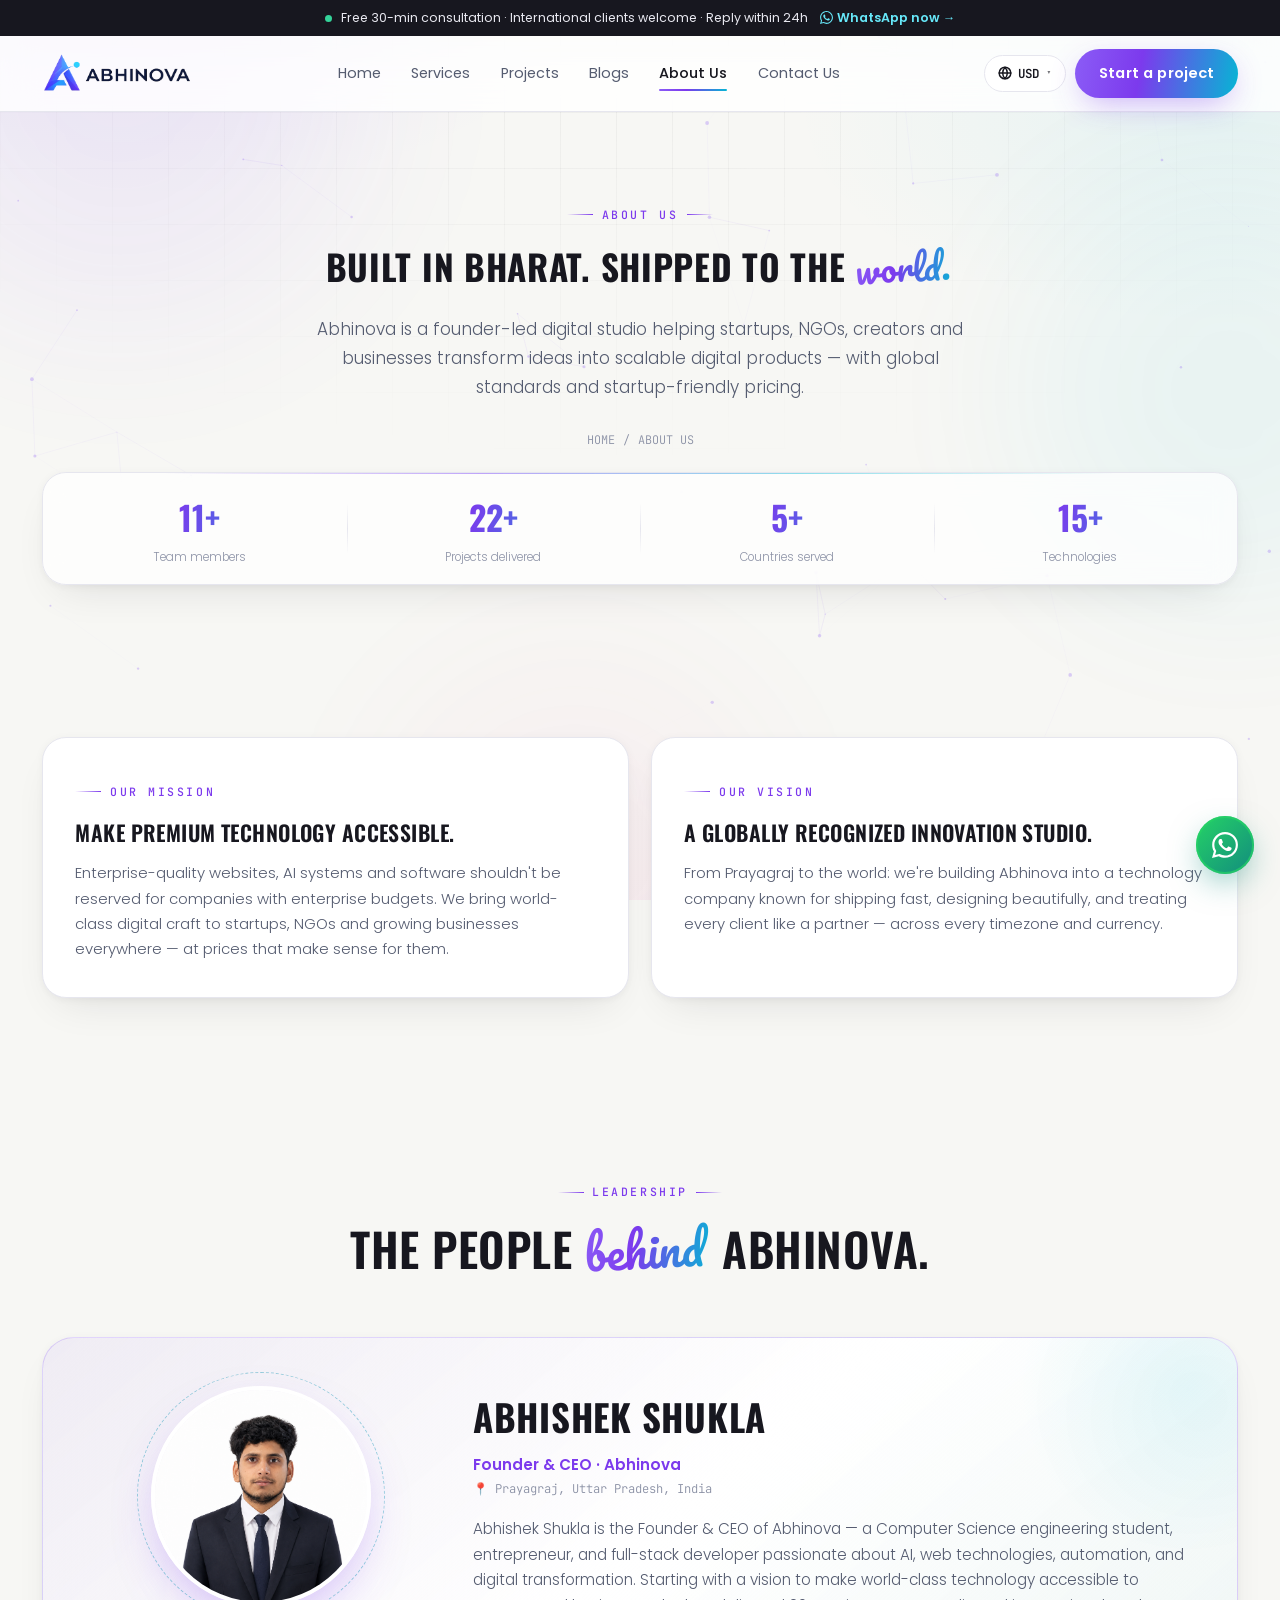
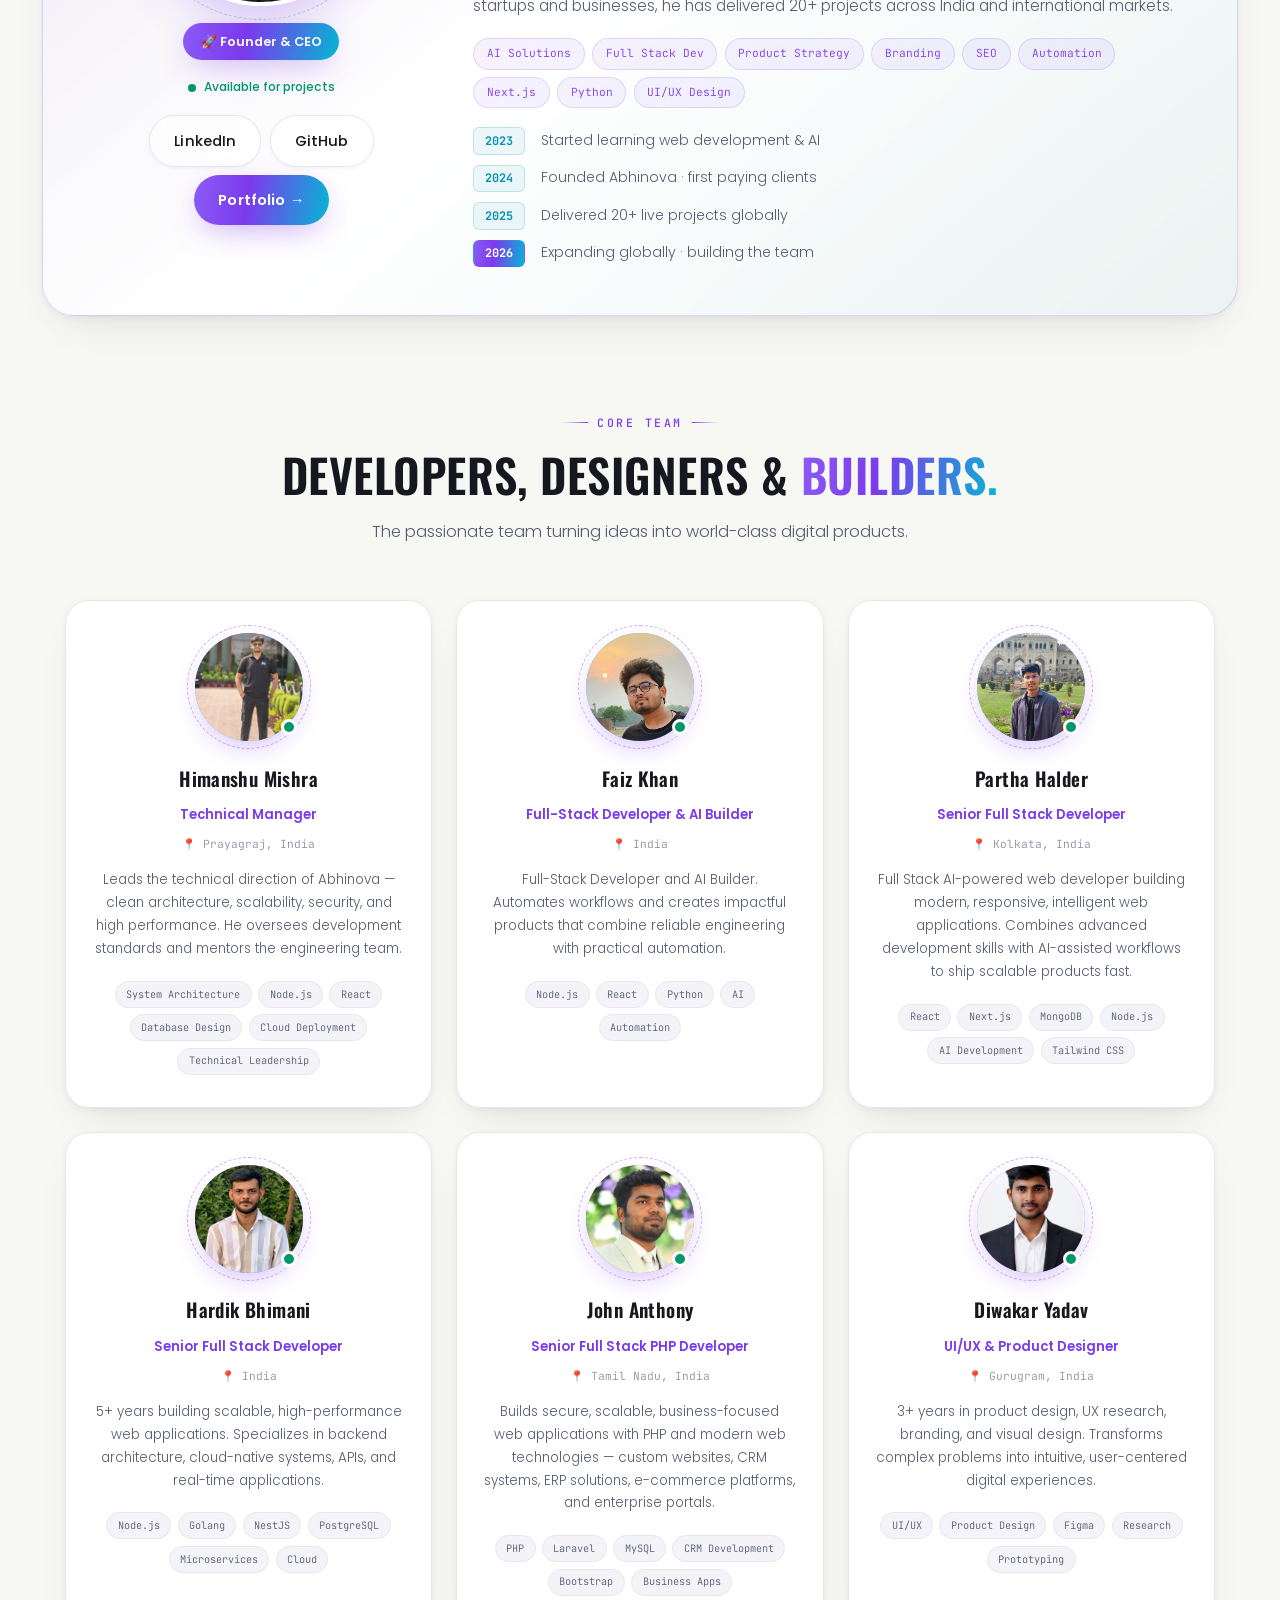
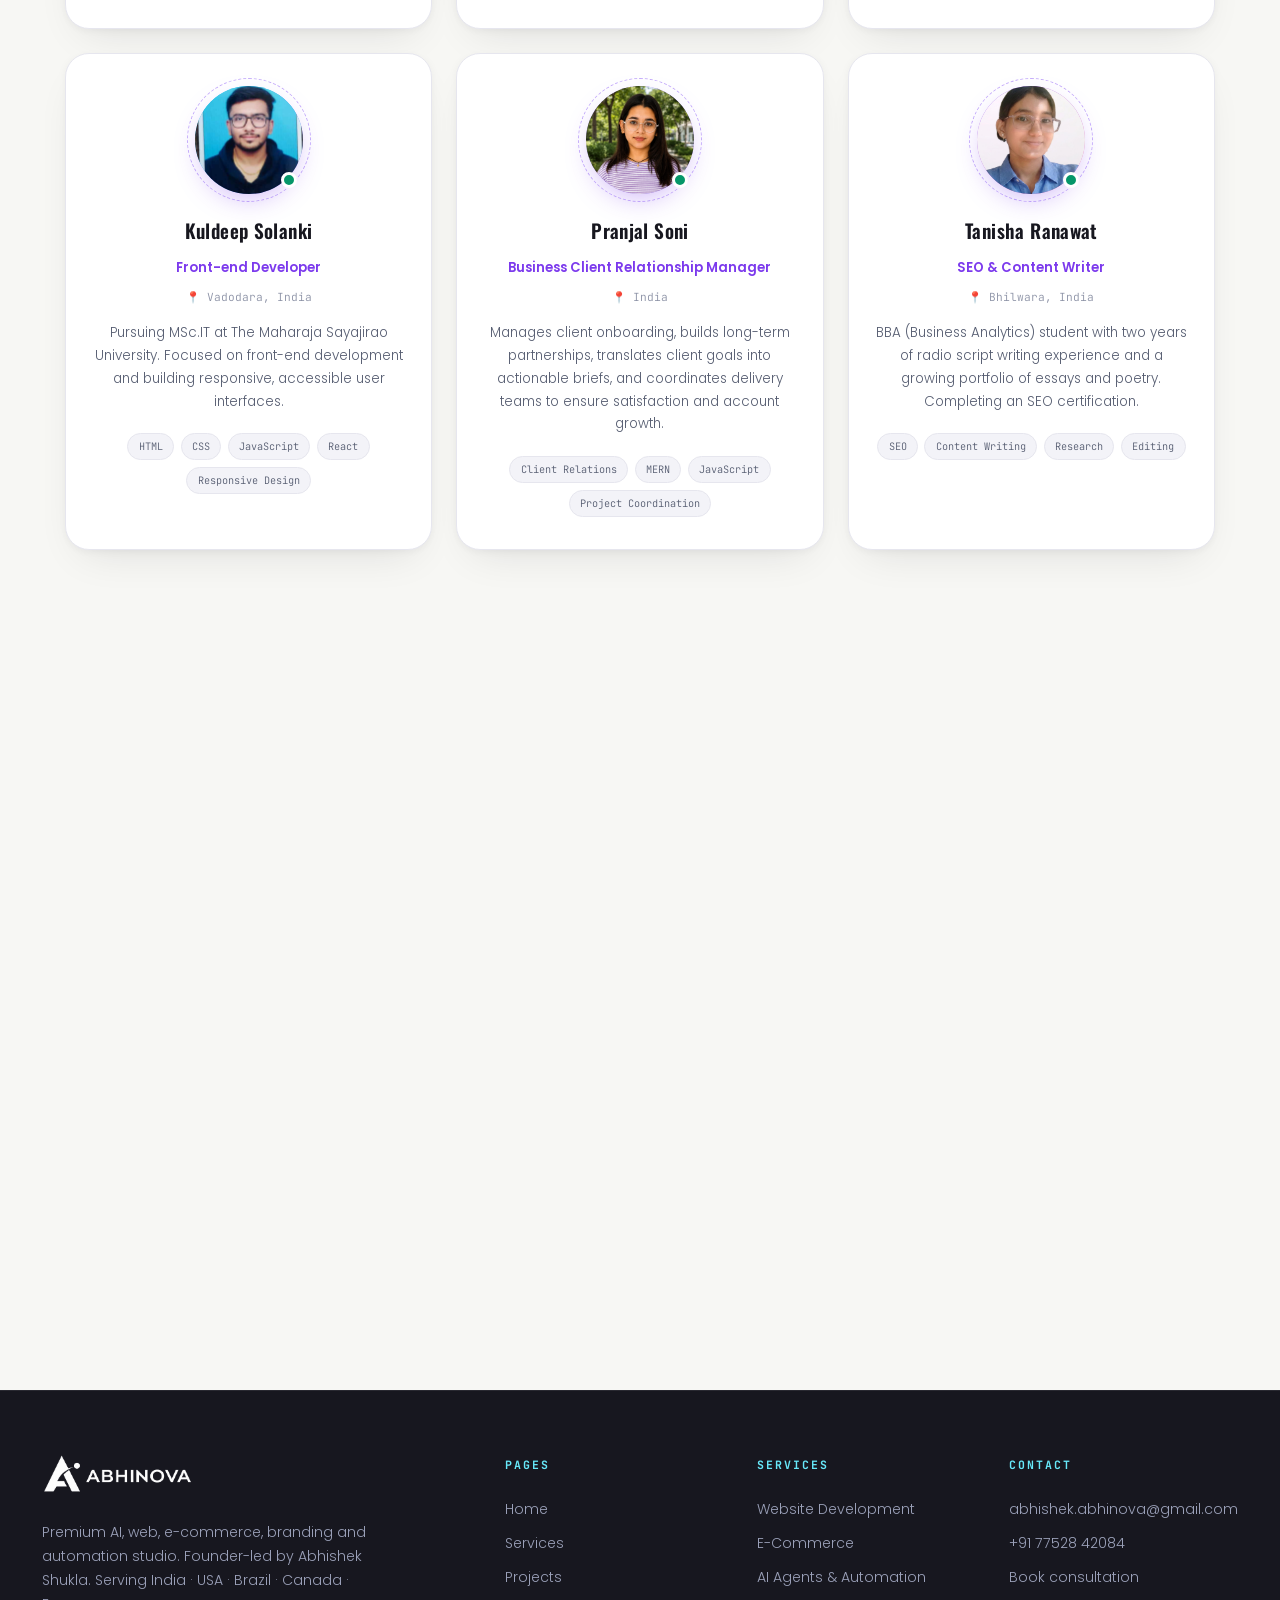
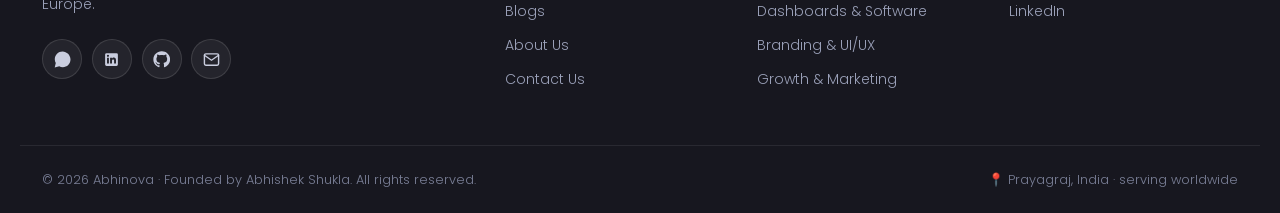
==== commit 08162dad: "Update about.html" ====
--- a/about.html
+++ b/about.html
@@ -210,28 +210,7 @@
         </div>
       </div>
 
-      <!-- Co-founder -->
-      <div class="founder-card reveal" style="margin-top:1.6rem">
-        <div class="founder-left">
-          <div class="founder-photo-wrap">
-            <div class="founder-photo-ring"></div>
-            <img class="founder-photo" src="assets/img/team/jairo.jpeg" alt="Jairo — Co-Founder & Global Partnerships at Abhinova" onerror="this.style.display='none'"/>
-          </div>
-          <span class="founder-badge" style="background:var(--grad-hot)">🌍 Co-Founder</span>
-        </div>
-        <div class="founder-right">
-          <h3 class="founder-name">Jairo</h3>
-          <div class="founder-role-tag">Co-Founder & Global Partnerships</div>
-          <div class="founder-loc">🌍 International</div>
-          <p class="founder-bio">Jairo leads Abhinova's international partnerships, global client relations, business networking, and strategic expansion. He plays a key role in helping businesses worldwide adopt innovative digital solutions while strengthening Abhinova's global presence.</p>
-          <div class="founder-skills">
-            <span>Business Development</span><span>International Partnerships</span><span>Client Success</span><span>Growth Strategy</span><span>Market Expansion</span>
-          </div>
-        </div>
-      </div>
-    </div>
-  </section>
-
+      
   <section>
     <div class="wrap">
       <header class="sec-head">
